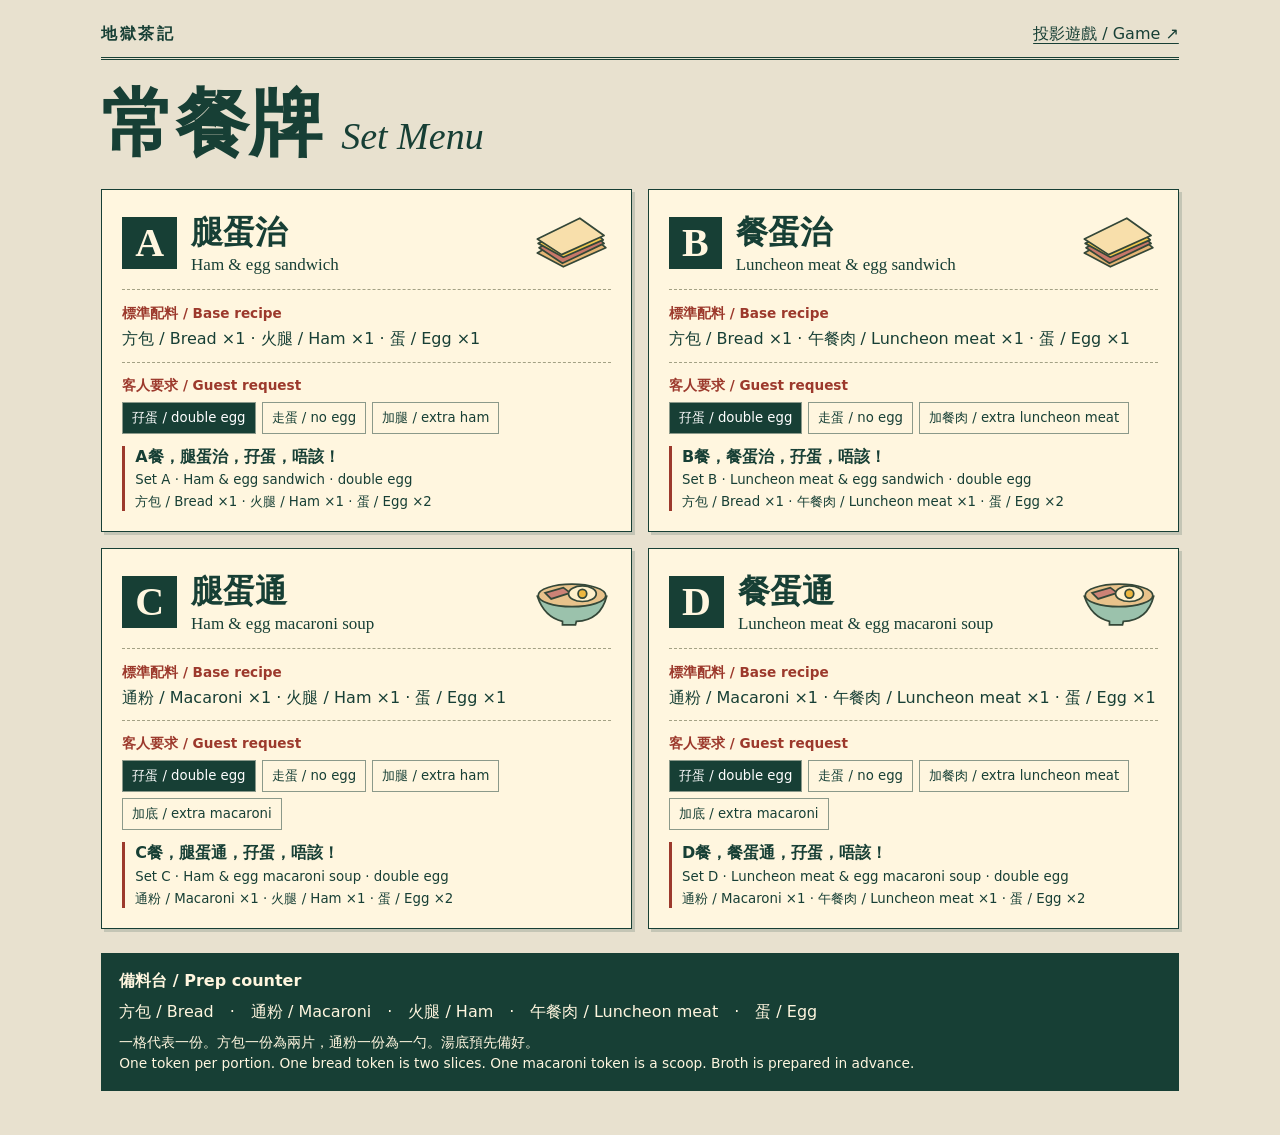
==== menu.html @ c6974827 "Integrate bilingual set meals: menu.html" ====
<!doctype html>
<html lang="zh-HK"><head><meta charset="utf-8"><meta name="viewport" content="width=device-width,initial-scale=1">
<title>地獄茶記 · 常餐牌 / Set Menu</title>
<style>
:root{--jade:#173f35;--paper:#fff6df;--red:#9c392c;color:var(--jade);font-family:"Microsoft JhengHei","PingFang HK",system-ui,sans-serif}*{box-sizing:border-box}body{margin:0;background:#e8e1cf}main{max-width:1180px;margin:auto;padding:24px clamp(16px,4vw,54px) 44px}.mast{display:flex;align-items:center;justify-content:space-between;border-bottom:3px double var(--jade);padding:0 0 12px}.brand{font-weight:900;letter-spacing:.16em}.mast a{color:var(--jade);text-underline-offset:4px}header{margin:24px 0;display:flex;align-items:baseline;gap:18px}h1{font:900 clamp(36px,6vw,74px)/1.1 Georgia,serif;margin:0}.en-title{font:italic clamp(20px,3vw,38px) Georgia,serif}.grid{display:grid;grid-template-columns:repeat(2,minmax(0,1fr));gap:16px}.card{background:var(--paper);border:1px solid var(--jade);padding:20px;box-shadow:3px 3px 0 #173f352b}.head{display:grid;grid-template-columns:auto 1fr 78px;gap:14px;align-items:center}.letter{font:800 40px/1 Georgia,serif;color:var(--paper);padding:6px 13px;background:var(--jade)}h2,h3,p{margin:0}.head h2{font-size:clamp(22px,3vw,32px)}.head p{font-family:Georgia,serif;font-size:17px}.dish{width:78px;height:65px}.recipe{margin:14px 0;padding:10px 0;border-block:1px dashed #a3a185;line-height:1.6}.label{font-size:.85rem;color:var(--red);font-weight:700}.options{display:flex;gap:6px;flex-wrap:wrap;margin-top:7px}button{cursor:pointer;background:transparent;border:1px solid #8b998a;color:var(--jade);padding:6px 9px;font:inherit;font-size:.83rem}button[aria-pressed=true]{background:var(--jade);color:white}.ticket{margin-top:12px;border-left:3px solid var(--red);padding-left:10px;line-height:1.4}.ticket small{display:block;margin-top:3px}.stock{margin-top:24px;padding:18px;background:var(--jade);color:var(--paper)}.stock h3{font-size:16px}.stock p{margin-top:8px;line-height:1.5}.fine{font-size:.86rem}.symbols{position:absolute;width:0;height:0;overflow:hidden}
@media(max-width:740px){.grid{grid-template-columns:1fr}.head{grid-template-columns:auto 1fr 60px}.dish{width:60px}.mast{font-size:14px}header{margin:18px 0}}
</style></head><body>
<svg class="symbols" xmlns="http://www.w3.org/2000/svg" aria-hidden="true"><defs>
<symbol id="sandwich" viewBox="0 0 90 62"><g stroke="#344738" stroke-width="2" stroke-linejoin="round"><path d="M5 43L56 14l28 23-49 22z" fill="#e5b574"/><path d="M7 37l49-27 26 22-48 23z" fill="#c87768"/><path d="M6 32L58 7l23 21-46 20z" fill="#f0c74c"/><path d="M5 27L54 3l28 20-49 22z" fill="#f8dfab"/></g></symbol>
<symbol id="bowl" viewBox="0 0 90 62"><g stroke="#344738" stroke-width="2"><path d="M5 25h80Q78 53 50 54l-1 4H34v-4Q13 49 5 25z" fill="#9bc2ac"/><ellipse cx="45" cy="24" rx="39" ry="13" fill="#e8c28b"/><path d="M14 21l21-6 8 6-22 7z" fill="#cc8276"/><ellipse cx="57" cy="22" rx="16" ry="9" fill="#fff0cb"/><circle cx="57" cy="22" r="5" fill="#eeb740"/></g></symbol>
</defs></svg>
<main><div class="mast"><span class="brand">地獄茶記</span><a href="index.html">投影遊戲 / Game ↗</a></div>
<header><h1>常餐牌</h1><span class="en-title" lang="en">Set Menu</span></header><section class="grid" aria-label="套餐 Set meals"></section>
<section class="stock"><h3>備料台 / Prep counter</h3><p id="inventory"></p><p class="fine">一格代表一份。方包一份為兩片，通粉一份為一勺。湯底預先備好。<br>One token per portion. One bread token is two slices. One macaroni token is a scoop. Broth is prepared in advance.</p></section></main>
<script src="menu-data.js"></script><script>
const {stock,sets,orders}=TeaMenu;
const portionList=recipe=>Object.entries(recipe).filter(([,qty])=>qty>0).map(([id,qty])=>stock[id].join(' / ')+' ×'+qty).join(' · ');
document.querySelector('#inventory').textContent=Object.values(stock).map(names=>names.join(' / ')).join('　·　');
for(const set of sets){
  const card=document.createElement('article');
  card.className='card';
  card.innerHTML='<div class="head"><b class="letter"></b><div><h2></h2><p lang="en"></p></div><svg class="dish" aria-hidden="true"><use href="#'+(set.base==='bread'?'sandwich':'bowl')+'"/></svg></div><div class="recipe"><span class="label">標準配料 / Base recipe</span><p></p></div><div class="label">客人要求 / Guest request</div><div class="options"></div><div class="ticket" aria-live="polite"><strong></strong><small lang="en"></small><small class="quantities"></small></div>';
  card.querySelector('.letter').textContent=set.code;card.querySelector('h2').textContent=set.zh;card.querySelector('.head p').textContent=set.en;
  card.querySelector('.recipe p').textContent=portionList({[set.base]:1,[set.filling]:1,egg:1});
  const options=card.querySelector('.options');
  for(const order of orders.filter(order=>order.setCode===set.code)){
    const button=document.createElement('button');
    button.textContent=order.requestZh+' / '+order.requestEn;
    button.onclick=()=>{
      for(const other of options.children)other.setAttribute('aria-pressed',String(other===button));
      card.querySelector('.ticket strong').textContent=order.text;
      card.querySelector('.ticket [lang=en]').textContent=order.english;
      card.querySelector('.quantities').textContent=portionList(order.ingredients);
    };
    button.setAttribute('aria-pressed','false');options.append(button);
  }
  options.firstChild.click();document.querySelector('.grid').append(card);
}
</script></body></html>
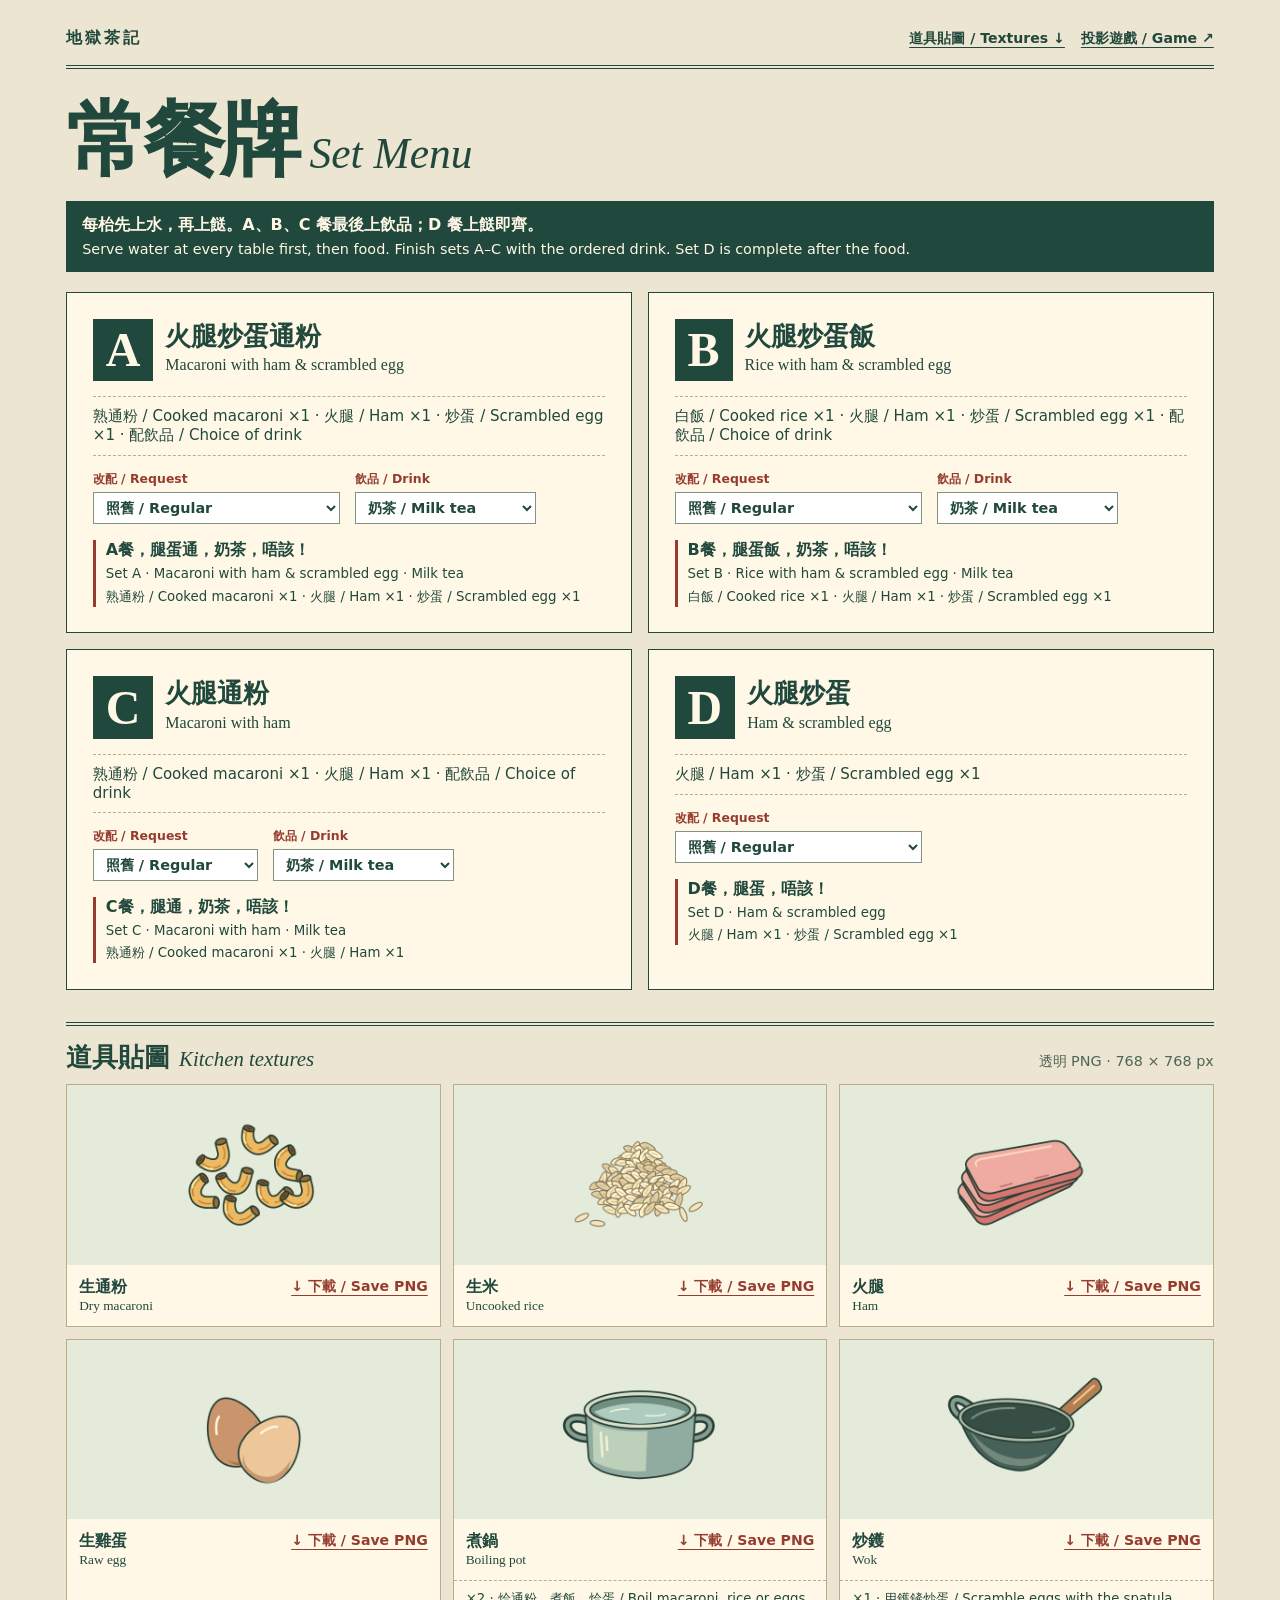
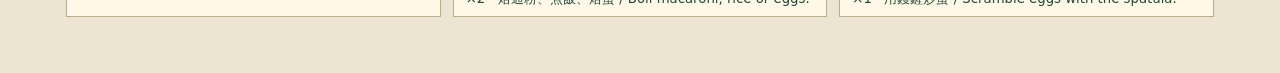
==== commit 9841188f: "Update four-table projection, bilingual orders and downloadable kitchen textures" ====
--- a/menu.html
+++ b/menu.html
@@ -1,40 +1,84 @@
 <!doctype html>
-<html lang="zh-HK"><head><meta charset="utf-8"><meta name="viewport" content="width=device-width,initial-scale=1">
+<html lang="zh-HK">
+<head>
+<meta charset="utf-8">
+<meta name="viewport" content="width=device-width,initial-scale=1">
 <title>地獄茶記 · 常餐牌 / Set Menu</title>
 <style>
-:root{--jade:#173f35;--paper:#fff6df;--red:#9c392c;color:var(--jade);font-family:"Microsoft JhengHei","PingFang HK",system-ui,sans-serif}*{box-sizing:border-box}body{margin:0;background:#e8e1cf}main{max-width:1180px;margin:auto;padding:24px clamp(16px,4vw,54px) 44px}.mast{display:flex;align-items:center;justify-content:space-between;border-bottom:3px double var(--jade);padding:0 0 12px}.brand{font-weight:900;letter-spacing:.16em}.mast a{color:var(--jade);text-underline-offset:4px}header{margin:24px 0;display:flex;align-items:baseline;gap:18px}h1{font:900 clamp(36px,6vw,74px)/1.1 Georgia,serif;margin:0}.en-title{font:italic clamp(20px,3vw,38px) Georgia,serif}.grid{display:grid;grid-template-columns:repeat(2,minmax(0,1fr));gap:16px}.card{background:var(--paper);border:1px solid var(--jade);padding:20px;box-shadow:3px 3px 0 #173f352b}.head{display:grid;grid-template-columns:auto 1fr 78px;gap:14px;align-items:center}.letter{font:800 40px/1 Georgia,serif;color:var(--paper);padding:6px 13px;background:var(--jade)}h2,h3,p{margin:0}.head h2{font-size:clamp(22px,3vw,32px)}.head p{font-family:Georgia,serif;font-size:17px}.dish{width:78px;height:65px}.recipe{margin:14px 0;padding:10px 0;border-block:1px dashed #a3a185;line-height:1.6}.label{font-size:.85rem;color:var(--red);font-weight:700}.options{display:flex;gap:6px;flex-wrap:wrap;margin-top:7px}button{cursor:pointer;background:transparent;border:1px solid #8b998a;color:var(--jade);padding:6px 9px;font:inherit;font-size:.83rem}button[aria-pressed=true]{background:var(--jade);color:white}.ticket{margin-top:12px;border-left:3px solid var(--red);padding-left:10px;line-height:1.4}.ticket small{display:block;margin-top:3px}.stock{margin-top:24px;padding:18px;background:var(--jade);color:var(--paper)}.stock h3{font-size:16px}.stock p{margin-top:8px;line-height:1.5}.fine{font-size:.86rem}.symbols{position:absolute;width:0;height:0;overflow:hidden}
-@media(max-width:740px){.grid{grid-template-columns:1fr}.head{grid-template-columns:auto 1fr 60px}.dish{width:60px}.mast{font-size:14px}header{margin:18px 0}}
-</style></head><body>
-<svg class="symbols" xmlns="http://www.w3.org/2000/svg" aria-hidden="true"><defs>
-<symbol id="sandwich" viewBox="0 0 90 62"><g stroke="#344738" stroke-width="2" stroke-linejoin="round"><path d="M5 43L56 14l28 23-49 22z" fill="#e5b574"/><path d="M7 37l49-27 26 22-48 23z" fill="#c87768"/><path d="M6 32L58 7l23 21-46 20z" fill="#f0c74c"/><path d="M5 27L54 3l28 20-49 22z" fill="#f8dfab"/></g></symbol>
-<symbol id="bowl" viewBox="0 0 90 62"><g stroke="#344738" stroke-width="2"><path d="M5 25h80Q78 53 50 54l-1 4H34v-4Q13 49 5 25z" fill="#9bc2ac"/><ellipse cx="45" cy="24" rx="39" ry="13" fill="#e8c28b"/><path d="M14 21l21-6 8 6-22 7z" fill="#cc8276"/><ellipse cx="57" cy="22" rx="16" ry="9" fill="#fff0cb"/><circle cx="57" cy="22" r="5" fill="#eeb740"/></g></symbol>
-</defs></svg>
-<main><div class="mast"><span class="brand">地獄茶記</span><a href="index.html">投影遊戲 / Game ↗</a></div>
-<header><h1>常餐牌</h1><span class="en-title" lang="en">Set Menu</span></header><section class="grid" aria-label="套餐 Set meals"></section>
-<section class="stock"><h3>備料台 / Prep counter</h3><p id="inventory"></p><p class="fine">一格代表一份。方包一份為兩片，通粉一份為一勺。湯底預先備好。<br>One token per portion. One bread token is two slices. One macaroni token is a scoop. Broth is prepared in advance.</p></section></main>
-<script src="menu-data.js"></script><script>
-const {stock,sets,orders}=TeaMenu;
-const portionList=recipe=>Object.entries(recipe).filter(([,qty])=>qty>0).map(([id,qty])=>stock[id].join(' / ')+' ×'+qty).join(' · ');
-document.querySelector('#inventory').textContent=Object.values(stock).map(names=>names.join(' / ')).join('　·　');
+:root{--ink:#21483c;--paper:#fff8e6;--red:#963c2f;--line:#baae8a;color:var(--ink);background:#ece5d1;font-family:"Microsoft JhengHei","PingFang HK",system-ui,sans-serif}
+*{box-sizing:border-box}body{margin:0}main{max-width:1250px;margin:auto;padding:20px clamp(16px,4vw,58px) 56px}
+nav,.title,.subhead,.card-head,.asset-foot{display:flex;align-items:center;justify-content:space-between;gap:12px}
+nav{padding:8px 0 16px;border-bottom:4px double var(--ink);flex-wrap:wrap}a{color:inherit;text-underline-offset:4px}nav strong{letter-spacing:.18em}nav div{display:flex;gap:16px;flex-wrap:wrap}nav a,.asset-foot a{font-size:.88rem;font-weight:650}
+h1,h2,h3,p{margin:0}.title{margin:30px 0 20px;align-items:baseline;justify-content:start;flex-wrap:wrap}h1{font-size:clamp(42px,6.4vw,84px);line-height:1;letter-spacing:-.06em}.en{font-family:Georgia,serif}.title .en{font-style:italic;font-size:clamp(24px,3.4vw,46px)}
+.service{padding:12px 16px;background:var(--ink);color:var(--paper);line-height:1.55;margin-bottom:20px}.service span,.caption{display:block;font-size:.9rem}
+.grid{display:grid;grid-template-columns:1fr 1fr;gap:16px}.card{background:var(--paper);border:1px solid var(--ink);padding:clamp(16px,2vw,27px)}.card-head{justify-content:start;align-items:center}.letter{background:var(--ink);color:var(--paper);padding:.08em .27em;font:700 48px/1.15 Georgia,serif}h2{font-size:clamp(21px,2vw,30px);line-height:1.2}.card-head .en{margin:.3em 0;font-size:1rem}.recipe{border-block:1px dashed var(--line);padding:10px 0;margin:15px 0;font-size:.94rem}
+.choose{display:flex;gap:8px 15px;flex-wrap:wrap}.choose label{font-size:.78rem;color:var(--red);font-weight:700}.choose select{display:block;margin-top:4px;background:white;color:var(--ink);font:inherit;font-size:.9rem;padding:6px 8px;border:1px solid #829386;max-width:100%}
+.ticket{margin:16px 0 0;border-left:3px solid var(--red);padding-left:10px}.ticket small{display:block;line-height:1.4;margin-top:4px}
+.subhead{border-top:4px double var(--ink);margin:32px 0 12px;padding-top:16px;align-items:baseline;flex-wrap:wrap}.subhead h2 span{font:italic 1.3rem Georgia,serif}.caption{color:#4f6557}
+.gallery{display:grid;grid-template-columns:repeat(3,minmax(0,1fr));gap:12px}.asset{margin:0;border:1px solid var(--line);background:var(--paper)}.asset img{display:block;width:100%;height:clamp(120px,14vw,180px);object-fit:contain;background:#e5ebda}.asset-foot{padding:12px;align-items:start;flex-wrap:wrap}.asset-foot small{display:block;font-family:Georgia,serif}.asset-foot a{color:var(--red)}.note{border-top:1px dashed var(--line);padding:8px 12px;font-size:.83rem;line-height:1.45}
+@media(max-width:740px){.grid{grid-template-columns:1fr}.gallery{grid-template-columns:repeat(2,minmax(0,1fr))}nav div{gap:10px}.subhead{gap:6px}}@media(max-width:400px){.asset-foot{display:grid}}
+</style>
+</head>
+<body><main>
+<nav><strong>地獄茶記</strong><div><a href="#textures">道具貼圖 / Textures ↓</a><a href="index.html">投影遊戲 / Game ↗</a></div></nav>
+<header class="title"><h1>常餐牌</h1><span class="en" lang="en">Set Menu</span></header>
+<p class="service"><strong>每枱先上水，再上餸。A、B、C 餐最後上飲品；D 餐上餸即齊。</strong><span lang="en">Serve water at every table first, then food. Finish sets A–C with the ordered drink. Set D is complete after the food.</span></p>
+<section class="grid" aria-label="套餐 / Set meals"></section>
+<section id="textures"><header class="subhead"><h2>道具貼圖 <span lang="en">Kitchen textures</span></h2><p class="caption">透明 PNG · 768 × 768 px</p></header><div class="gallery"></div></section>
+</main>
+<template id="set-card"><article class="card"><header class="card-head"><b class="letter"></b><div><h2></h2><p class="en" lang="en"></p></div></header>
+<p class="recipe"></p><div class="choose"><label>改配 / Request<select class="modifier"></select></label><label>飲品 / Drink<select class="drink"></select></label></div>
+<div class="ticket" aria-live="polite"><strong></strong><small lang="en"></small><small class="quantities"></small></div></article></template>
+<script src="menu-data.js"></script>
+<script>
+const {stock,sets,drinks,orders,modifiers,options}=TeaMenu;
+const drinkLabels={milkTea:'奶茶',coffee:'咖啡',lemonTea:'檸檬茶',water:'清水'};
+function portions(order){
+  const items=[];
+  if(order.ingredients.macaroni) items.push('熟通粉 / Cooked macaroni ×1');
+  if(order.ingredients.rice) items.push('白飯 / Cooked rice ×1');
+  items.push('火腿 / Ham ×'+order.ingredients.ham);
+  if(order.eggStyle) items.push(order.eggStyle==='boiled'?'烚蛋 / Boiled egg ×1':'炒蛋 / Scrambled egg ×1');
+  return items.join(' · ');
+}
 for(const set of sets){
-  const card=document.createElement('article');
-  card.className='card';
-  card.innerHTML='<div class="head"><b class="letter"></b><div><h2></h2><p lang="en"></p></div><svg class="dish" aria-hidden="true"><use href="#'+(set.base==='bread'?'sandwich':'bowl')+'"/></svg></div><div class="recipe"><span class="label">標準配料 / Base recipe</span><p></p></div><div class="label">客人要求 / Guest request</div><div class="options"></div><div class="ticket" aria-live="polite"><strong></strong><small lang="en"></small><small class="quantities"></small></div>';
-  card.querySelector('.letter').textContent=set.code;card.querySelector('h2').textContent=set.zh;card.querySelector('.head p').textContent=set.en;
-  card.querySelector('.recipe p').textContent=portionList({[set.base]:1,[set.filling]:1,egg:1});
-  const options=card.querySelector('.options');
-  for(const order of orders.filter(order=>order.setCode===set.code)){
-    const button=document.createElement('button');
-    button.textContent=order.requestZh+' / '+order.requestEn;
-    button.onclick=()=>{
-      for(const other of options.children)other.setAttribute('aria-pressed',String(other===button));
-      card.querySelector('.ticket strong').textContent=order.text;
-      card.querySelector('.ticket [lang=en]').textContent=order.english;
-      card.querySelector('.quantities').textContent=portionList(order.ingredients);
-    };
-    button.setAttribute('aria-pressed','false');options.append(button);
+  const card=document.querySelector('#set-card').content.firstElementChild.cloneNode(true);
+  card.querySelector('.letter').textContent=set.code;
+  card.querySelector('h2').textContent=set.zh;
+  card.querySelector('.en').textContent=set.en;
+  const variants=orders.filter(o=>o.setCode===set.code);
+  card.querySelector('.recipe').textContent=portions(variants[0])+(set.drink?' · 配飲品 / Choice of drink':'');
+  const modifier=card.querySelector('.modifier'),drink=card.querySelector('.drink');
+  for(const id of options(set)) modifier.add(new Option(modifiers[id].join(' / '),id));
+  if(set.drink){
+    for(const [id,names] of Object.entries(drinks)) drink.add(new Option(drinkLabels[id]+' / '+names[1],id));
+  }else{drink.parentElement.remove()}
+  function update(){
+    const order=variants.find(o=>o.modifier===modifier.value && o.drink===(set.drink?drink.value:null));
+    card.querySelector('.ticket strong').textContent=order.text;
+    card.querySelector('.ticket [lang=en]').textContent=order.english;
+    card.querySelector('.quantities').textContent=portions(order);
   }
-  options.firstChild.click();document.querySelector('.grid').append(card);
+  modifier.onchange=drink.onchange=update;
+  update();
+  document.querySelector('.grid').append(card);
+}
+const textures=[
+  ...Object.entries(stock).map(([key,names])=>({key,names})),
+  {key:'pot',names:['煮鍋','Boiling pot'],note:'×2 · 烚通粉、煮飯、烚蛋 / Boil macaroni, rice or eggs.'},
+  {key:'wok',names:['炒鑊','Wok'],note:'×1 · 用鑊鏟炒蛋 / Scramble eggs with the spatula.'}
+];
+for(const {key,names,note} of textures){
+  const fig=document.createElement('figure');
+  fig.className='asset';
+  const url='assets/'+key+'.png';
+  fig.innerHTML='<img width="768" height="768"><figcaption class="asset-foot"><div><b></b><small lang="en"></small></div><a>↓ 下載 / Save PNG</a></figcaption>';
+  const img=fig.querySelector('img'),link=fig.querySelector('a');
+  img.src=url;img.alt=names.join(' / ');
+  fig.querySelector('b').textContent=names[0];fig.querySelector('small').textContent=names[1];
+  link.href=url;link.download=key+'.png';link.setAttribute('aria-label',names.join(' / ')+' — 下載 / Save PNG');
+  if(note){const p=document.createElement('p');p.className='note';p.textContent=note;fig.append(p)}
+  document.querySelector('.gallery').append(fig);
 }
 </script></body></html>
-
+
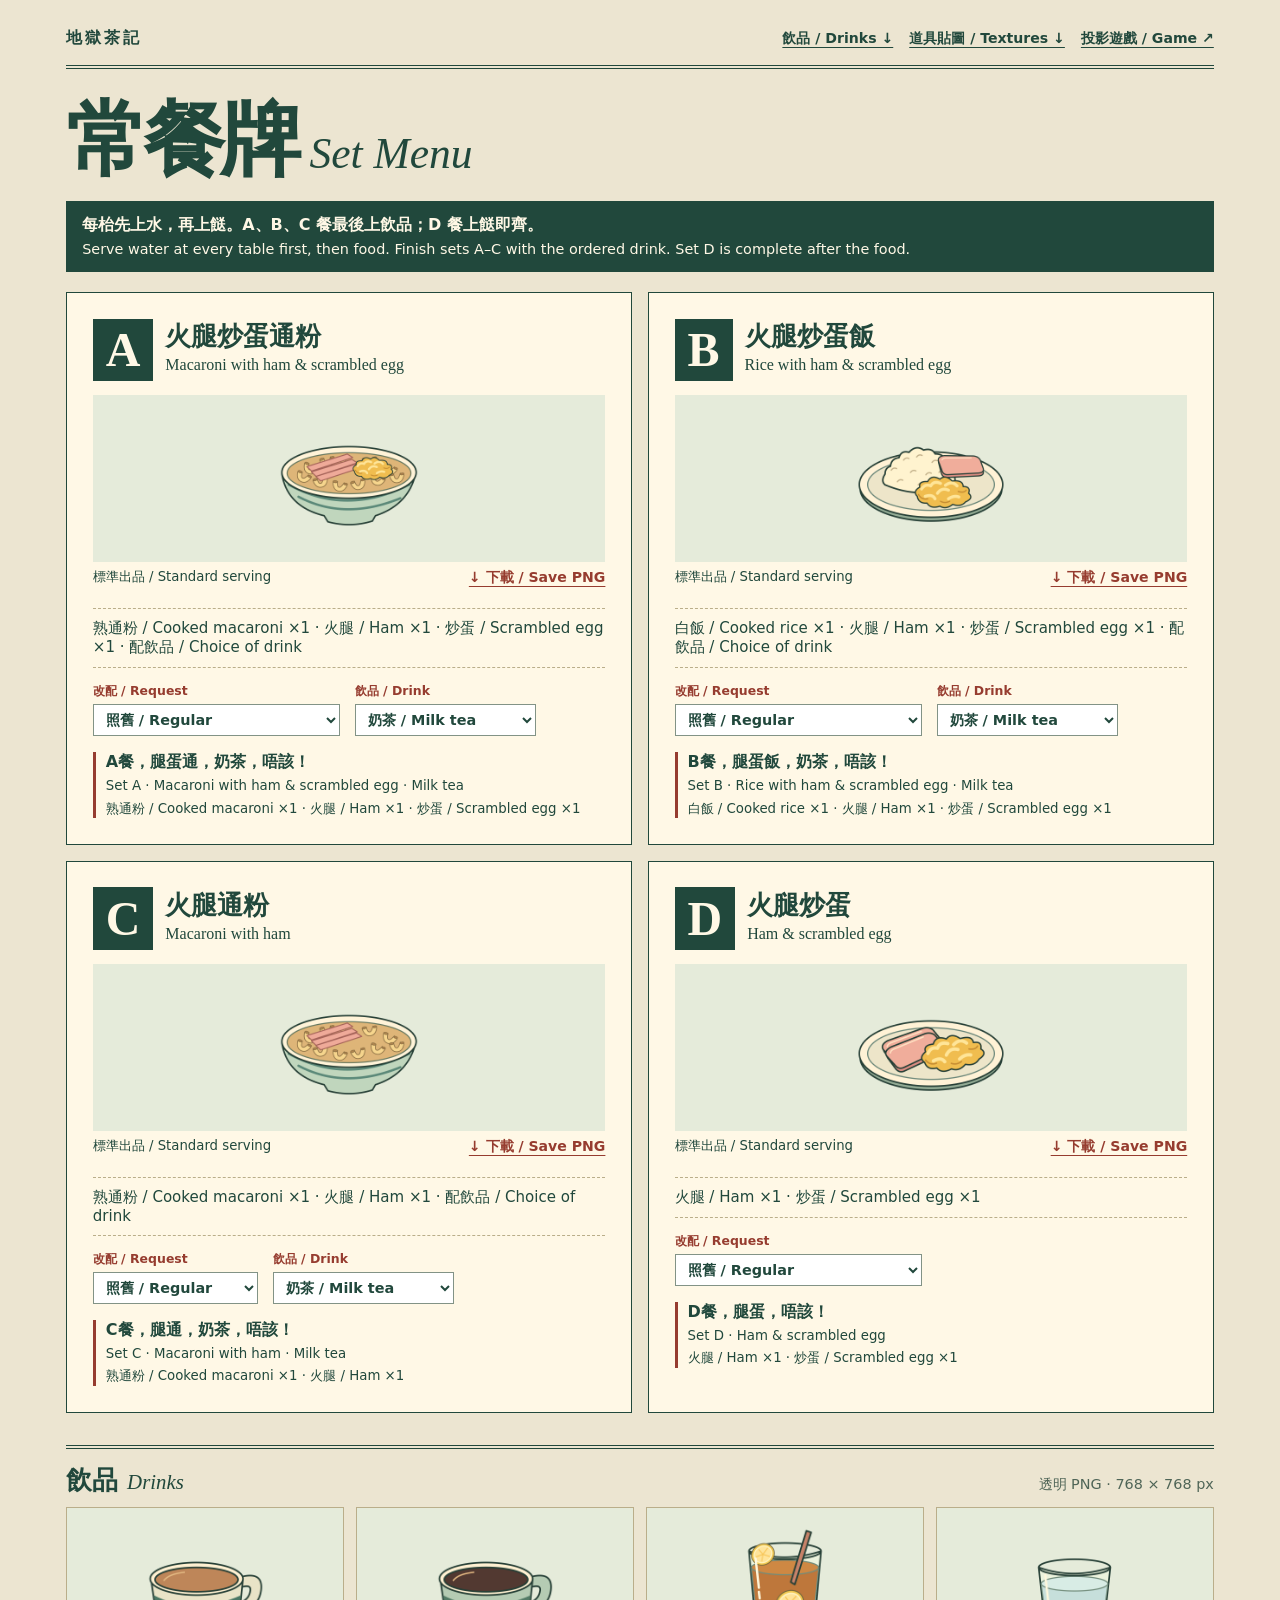
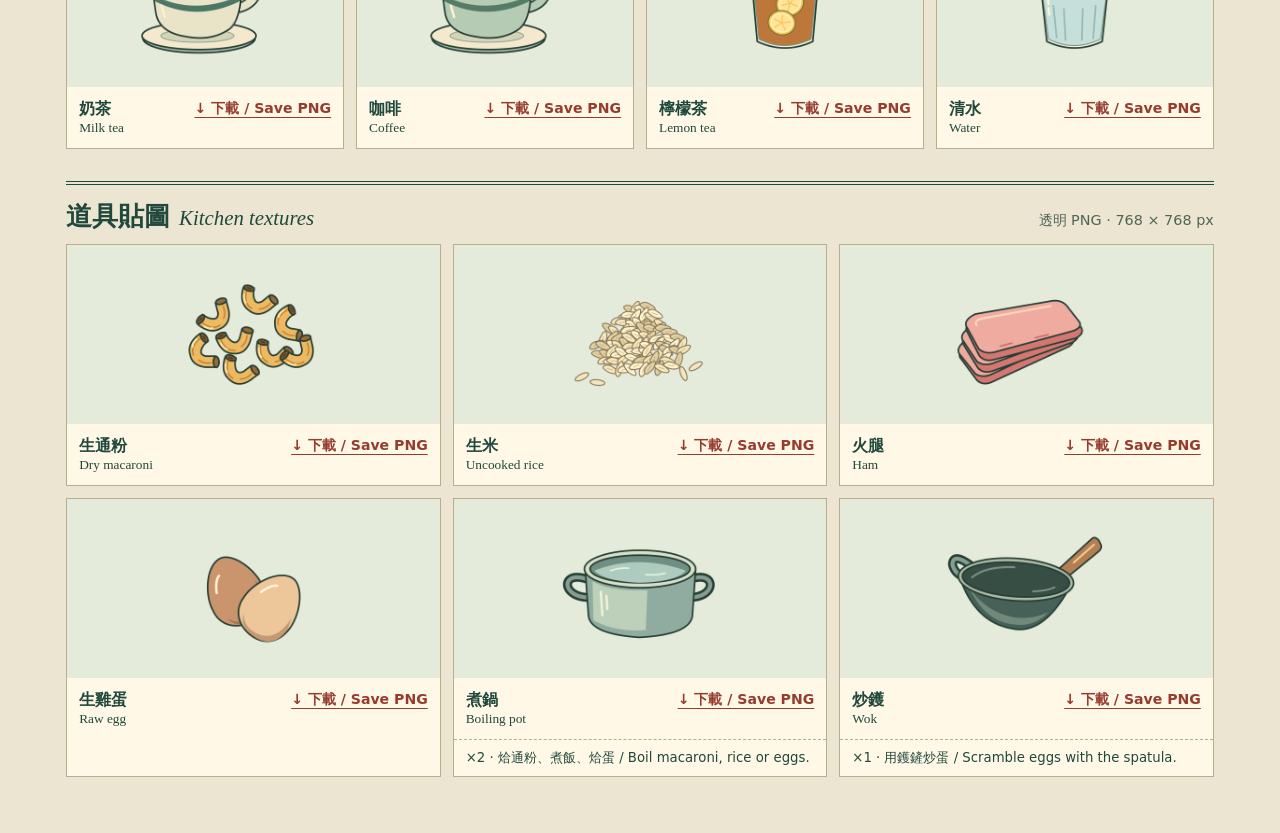
==== commit f3913718: "Illustrate all four finished sets and drinks with downloadable transparent PNGs" ====
--- a/menu.html
+++ b/menu.html
@@ -17,13 +17,16 @@
 .subhead{border-top:4px double var(--ink);margin:32px 0 12px;padding-top:16px;align-items:baseline;flex-wrap:wrap}.subhead h2 span{font:italic 1.3rem Georgia,serif}.caption{color:#4f6557}
 .gallery{display:grid;grid-template-columns:repeat(3,minmax(0,1fr));gap:12px}.asset{margin:0;border:1px solid var(--line);background:var(--paper)}.asset img{display:block;width:100%;height:clamp(120px,14vw,180px);object-fit:contain;background:#e5ebda}.asset-foot{padding:12px;align-items:start;flex-wrap:wrap}.asset-foot small{display:block;font-family:Georgia,serif}.asset-foot a{color:var(--red)}.note{border-top:1px dashed var(--line);padding:8px 12px;font-size:.83rem;line-height:1.45}
 @media(max-width:740px){.grid{grid-template-columns:1fr}.gallery{grid-template-columns:repeat(2,minmax(0,1fr))}nav div{gap:10px}.subhead{gap:6px}}@media(max-width:400px){.asset-foot{display:grid}}
+.meal-art{margin:14px 0 0;border:0}.meal-art img{height:clamp(130px,13vw,175px)}.meal-art .asset-foot{align-items:center;padding:6px 0}.meal-art .asset-foot small{display:inline;font:inherit}.meal-art .asset-foot b{font-weight:500}.meal-art .asset-foot small:before{content:" / "}.meal-art .asset-foot{font-size:.83rem}
+@media(min-width:741px){#drinks .gallery{grid-template-columns:repeat(4,minmax(0,1fr))}}
 </style>
 </head>
 <body><main>
-<nav><strong>地獄茶記</strong><div><a href="#textures">道具貼圖 / Textures ↓</a><a href="index.html">投影遊戲 / Game ↗</a></div></nav>
+<nav><strong>地獄茶記</strong><div><a href="#drinks">飲品 / Drinks ↓</a><a href="#textures">道具貼圖 / Textures ↓</a><a href="index.html">投影遊戲 / Game ↗</a></div></nav>
 <header class="title"><h1>常餐牌</h1><span class="en" lang="en">Set Menu</span></header>
 <p class="service"><strong>每枱先上水，再上餸。A、B、C 餐最後上飲品；D 餐上餸即齊。</strong><span lang="en">Serve water at every table first, then food. Finish sets A–C with the ordered drink. Set D is complete after the food.</span></p>
 <section class="grid" aria-label="套餐 / Set meals"></section>
+<section id="drinks"><header class="subhead"><h2>飲品 <span lang="en">Drinks</span></h2><p class="caption">透明 PNG · 768 × 768 px</p></header><div class="gallery"></div></section>
 <section id="textures"><header class="subhead"><h2>道具貼圖 <span lang="en">Kitchen textures</span></h2><p class="caption">透明 PNG · 768 × 768 px</p></header><div class="gallery"></div></section>
 </main>
 <template id="set-card"><article class="card"><header class="card-head"><b class="letter"></b><div><h2></h2><p class="en" lang="en"></p></div></header>
@@ -46,6 +49,9 @@
   card.querySelector('.letter').textContent=set.code;
   card.querySelector('h2').textContent=set.zh;
   card.querySelector('.en').textContent=set.en;
+  const mealArt=textureFigure('set-'+set.code.toLowerCase(),[set.zh,set.en],['標準出品','Standard serving']);
+  mealArt.classList.add('meal-art');
+  card.querySelector('.card-head').after(mealArt);
   const variants=orders.filter(o=>o.setCode===set.code);
   card.querySelector('.recipe').textContent=portions(variants[0])+(set.drink?' · 配飲品 / Choice of drink':'');
   const modifier=card.querySelector('.modifier'),drink=card.querySelector('.drink');
@@ -68,17 +74,24 @@
   {key:'pot',names:['煮鍋','Boiling pot'],note:'×2 · 烚通粉、煮飯、烚蛋 / Boil macaroni, rice or eggs.'},
   {key:'wok',names:['炒鑊','Wok'],note:'×1 · 用鑊鏟炒蛋 / Scramble eggs with the spatula.'}
 ];
-for(const {key,names,note} of textures){
+function textureFigure(key,names,caption=names){
   const fig=document.createElement('figure');
   fig.className='asset';
   const url='assets/'+key+'.png';
   fig.innerHTML='<img width="768" height="768"><figcaption class="asset-foot"><div><b></b><small lang="en"></small></div><a>↓ 下載 / Save PNG</a></figcaption>';
   const img=fig.querySelector('img'),link=fig.querySelector('a');
   img.src=url;img.alt=names.join(' / ');
-  fig.querySelector('b').textContent=names[0];fig.querySelector('small').textContent=names[1];
+  fig.querySelector('b').textContent=caption[0];fig.querySelector('small').textContent=caption[1];
   link.href=url;link.download=key+'.png';link.setAttribute('aria-label',names.join(' / ')+' — 下載 / Save PNG');
+  return fig;
+}
+for(const [key,names] of Object.entries(drinks)){
+  document.querySelector('#drinks .gallery').append(textureFigure(key,[drinkLabels[key],names[1]]));
+}
+for(const {key,names,note} of textures){
+  const fig=textureFigure(key,names);
   if(note){const p=document.createElement('p');p.className='note';p.textContent=note;fig.append(p)}
-  document.querySelector('.gallery').append(fig);
+  document.querySelector('#textures .gallery').append(fig);
 }
 </script></body></html>
 
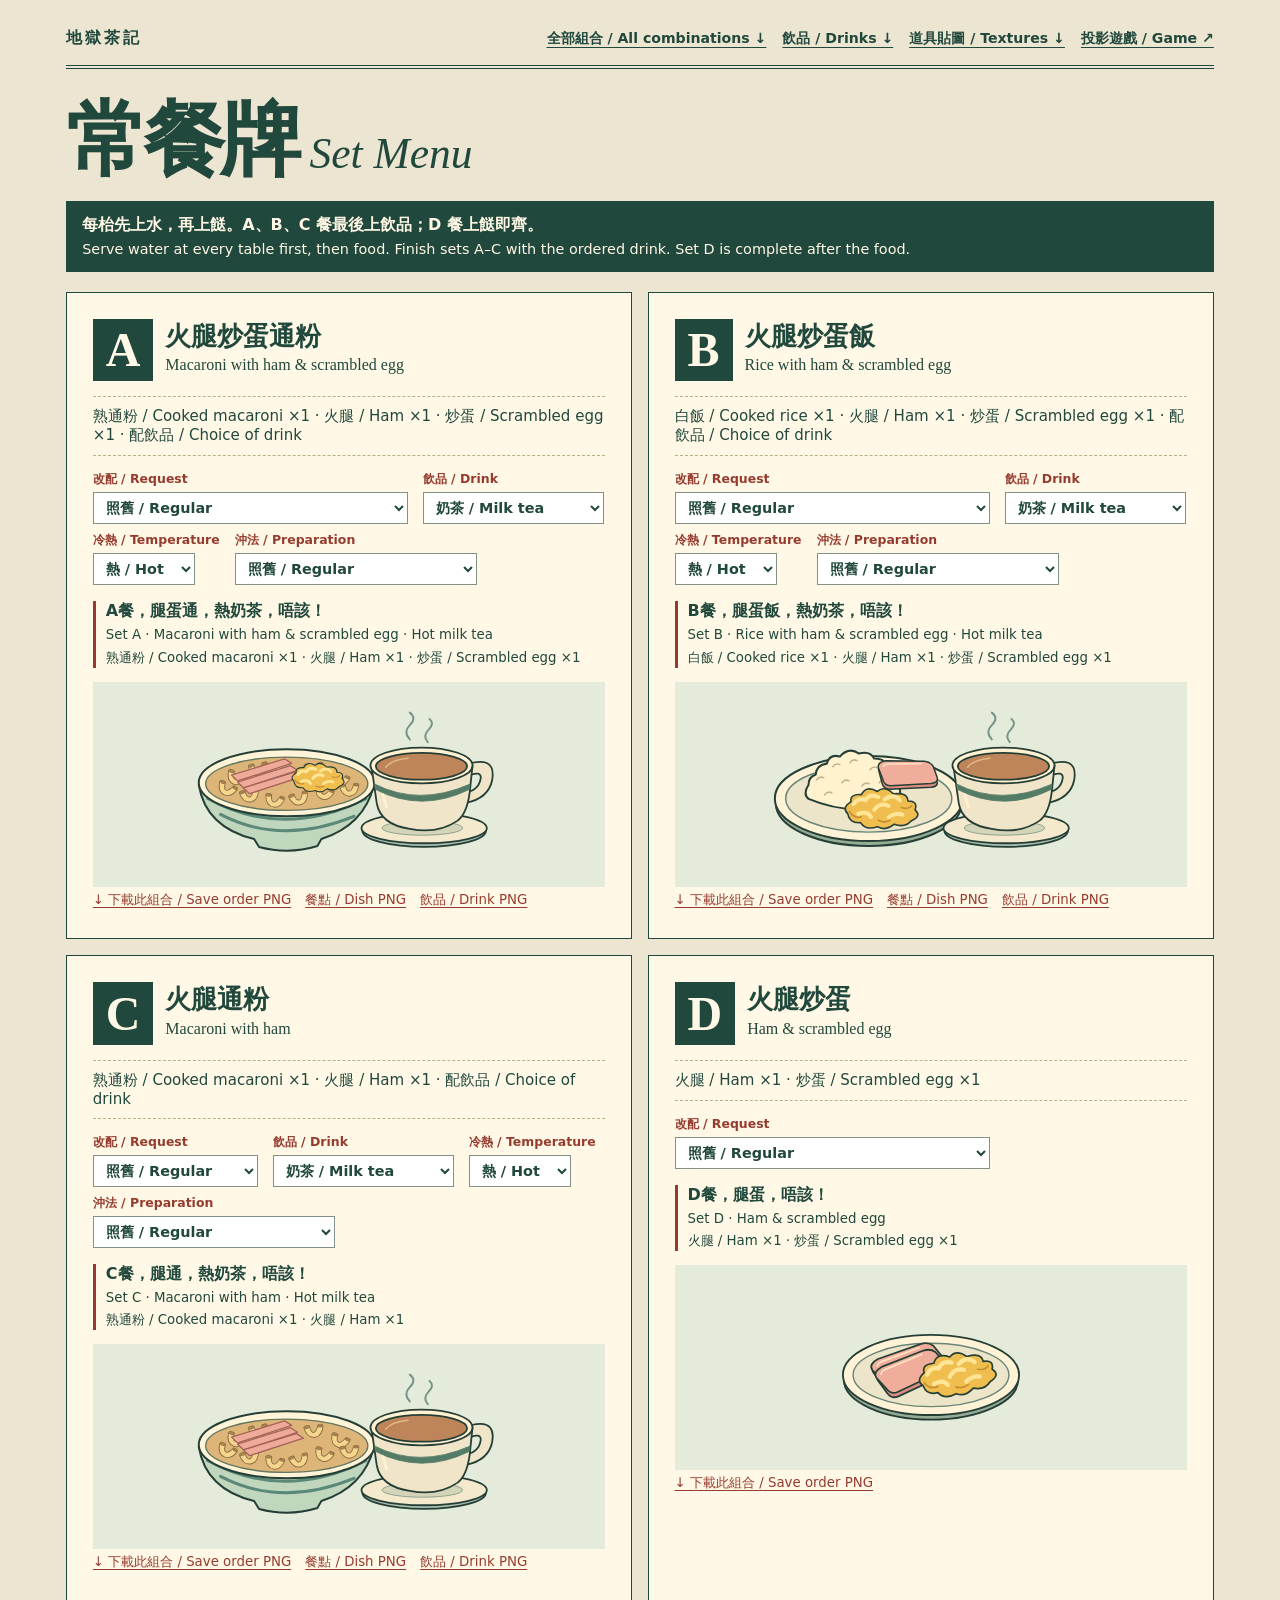
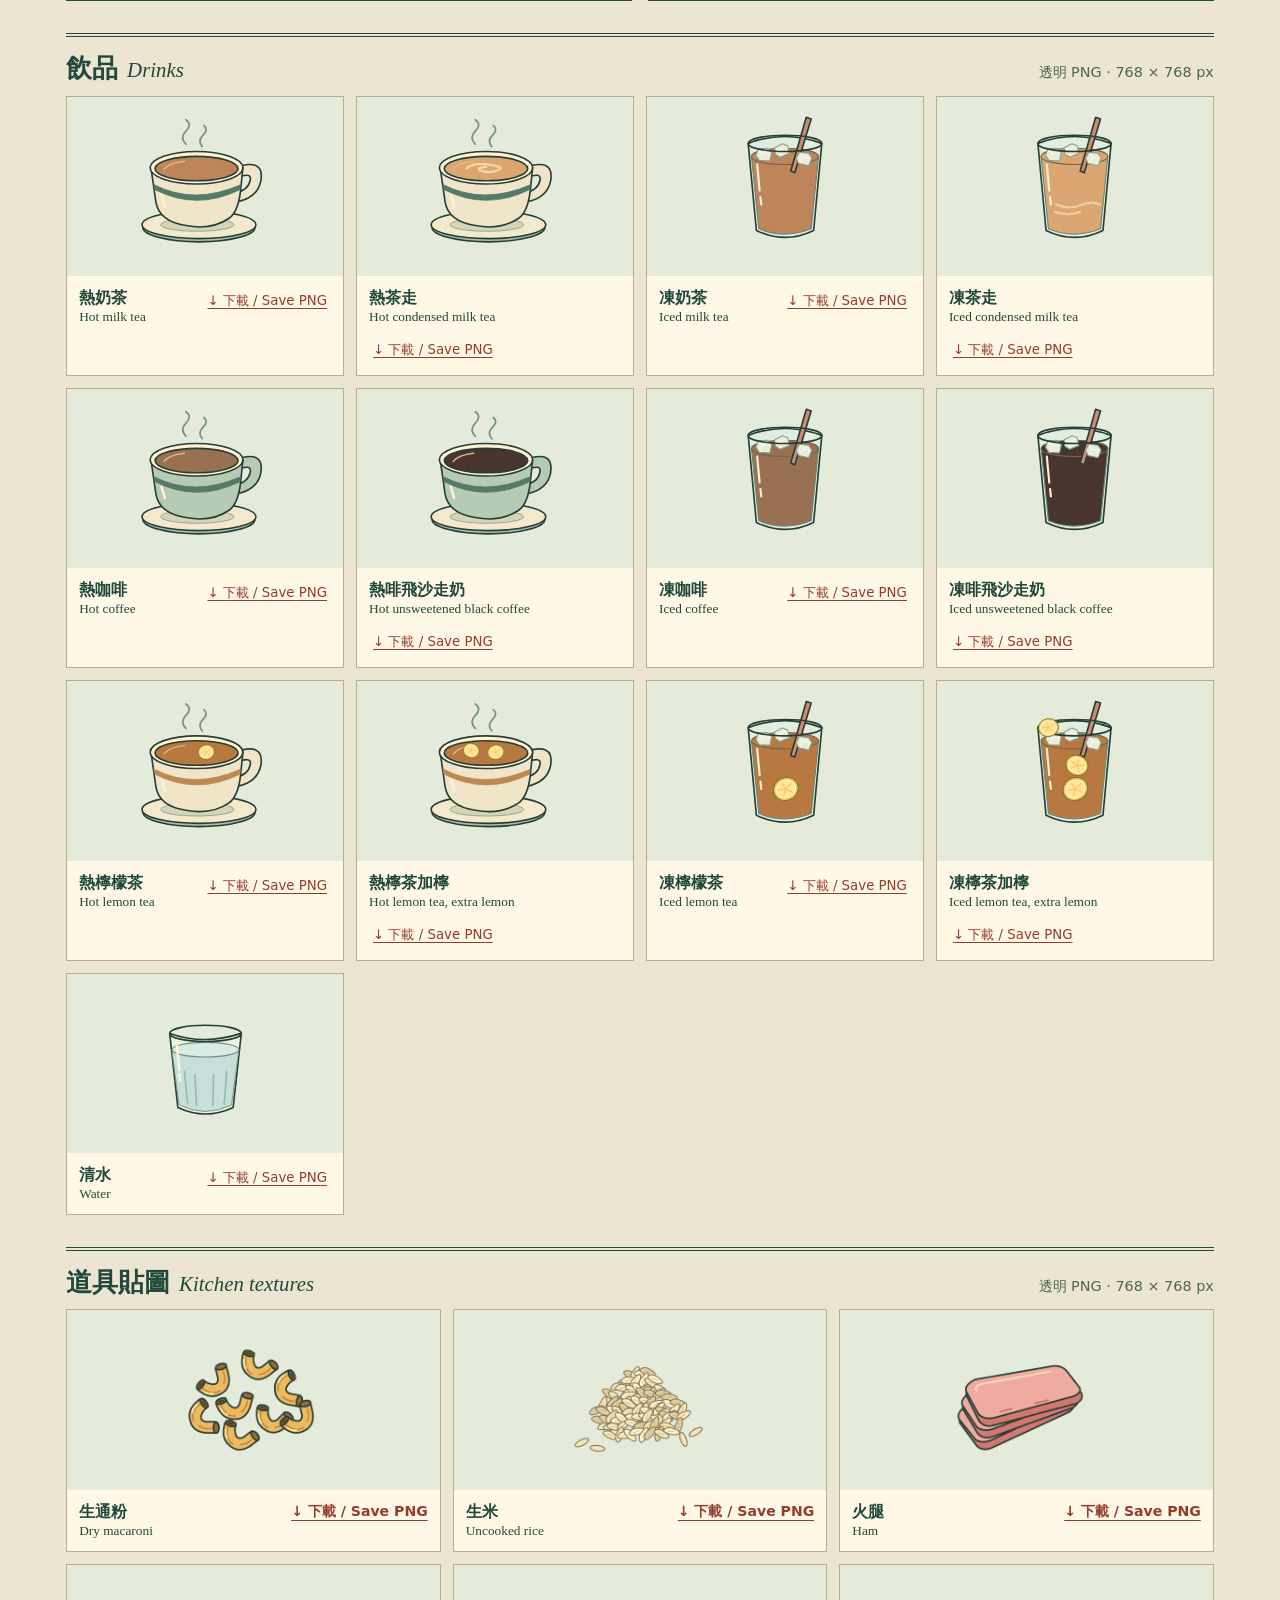
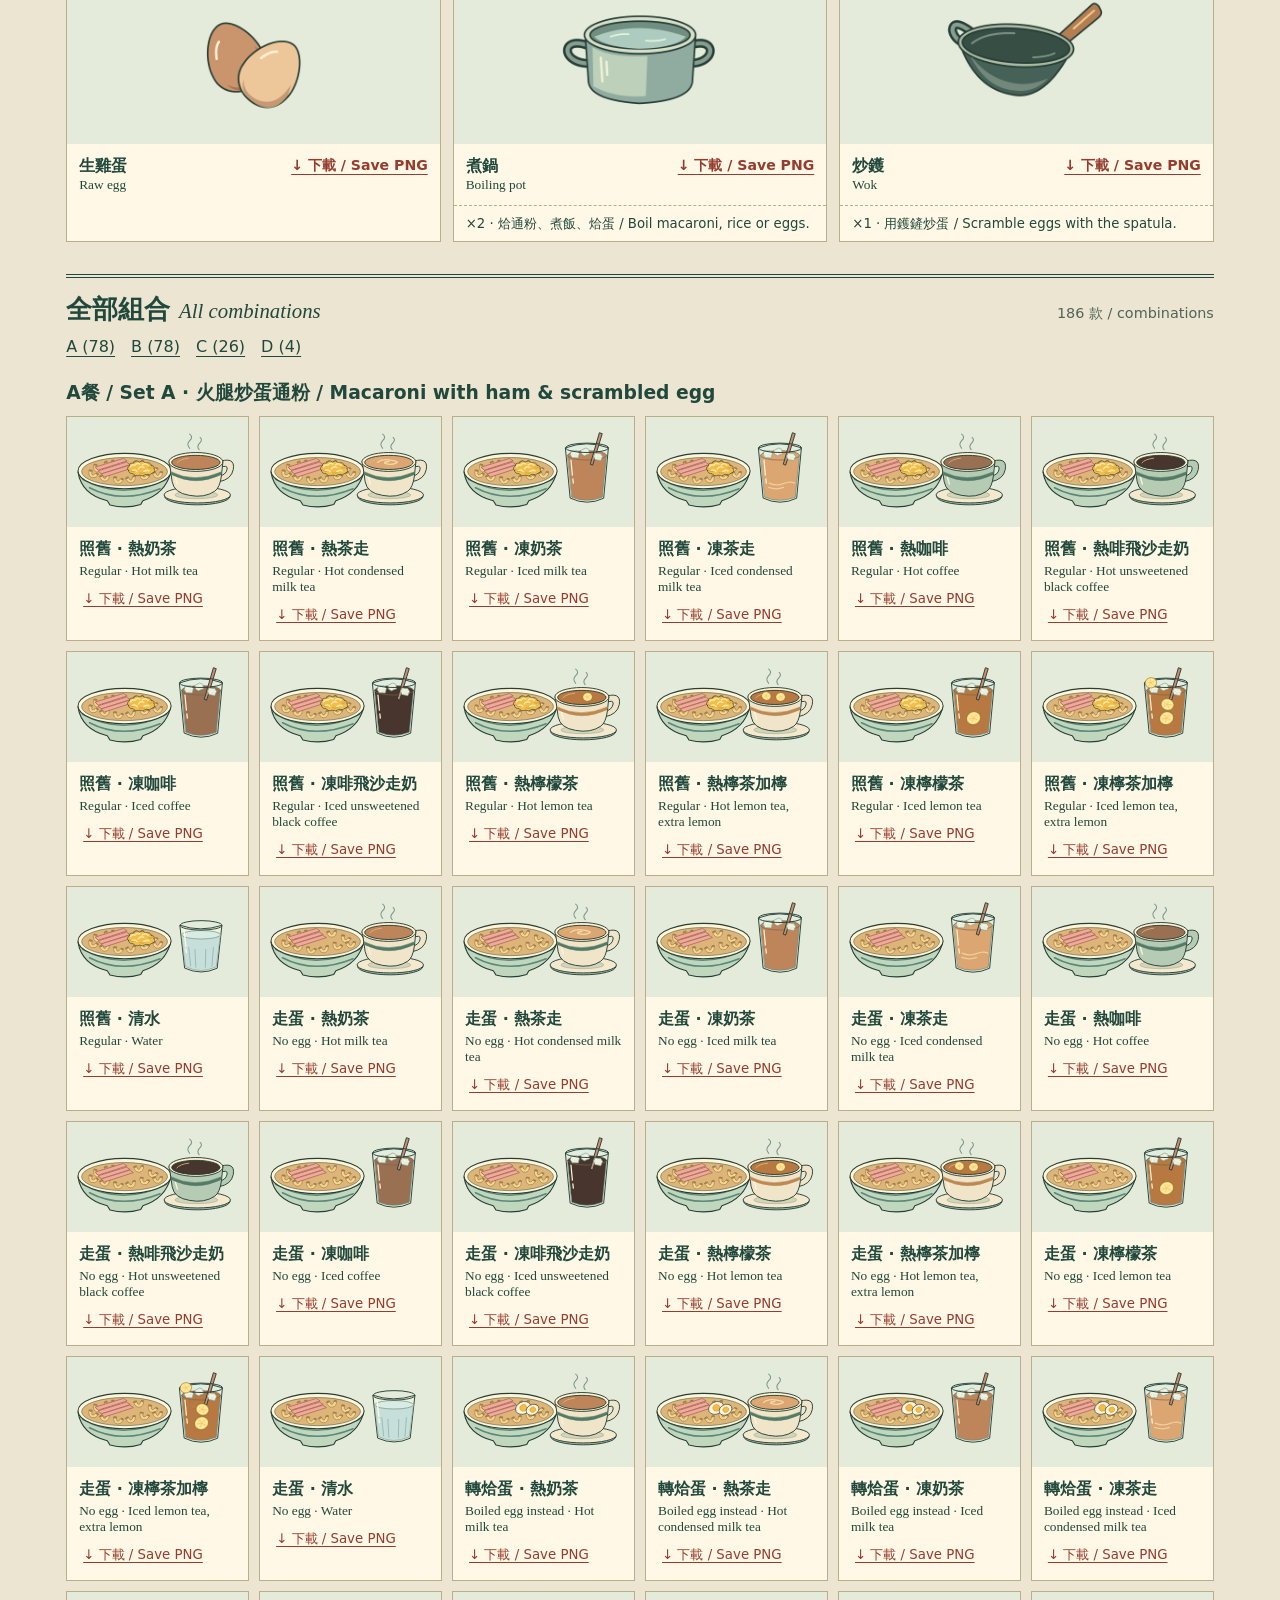
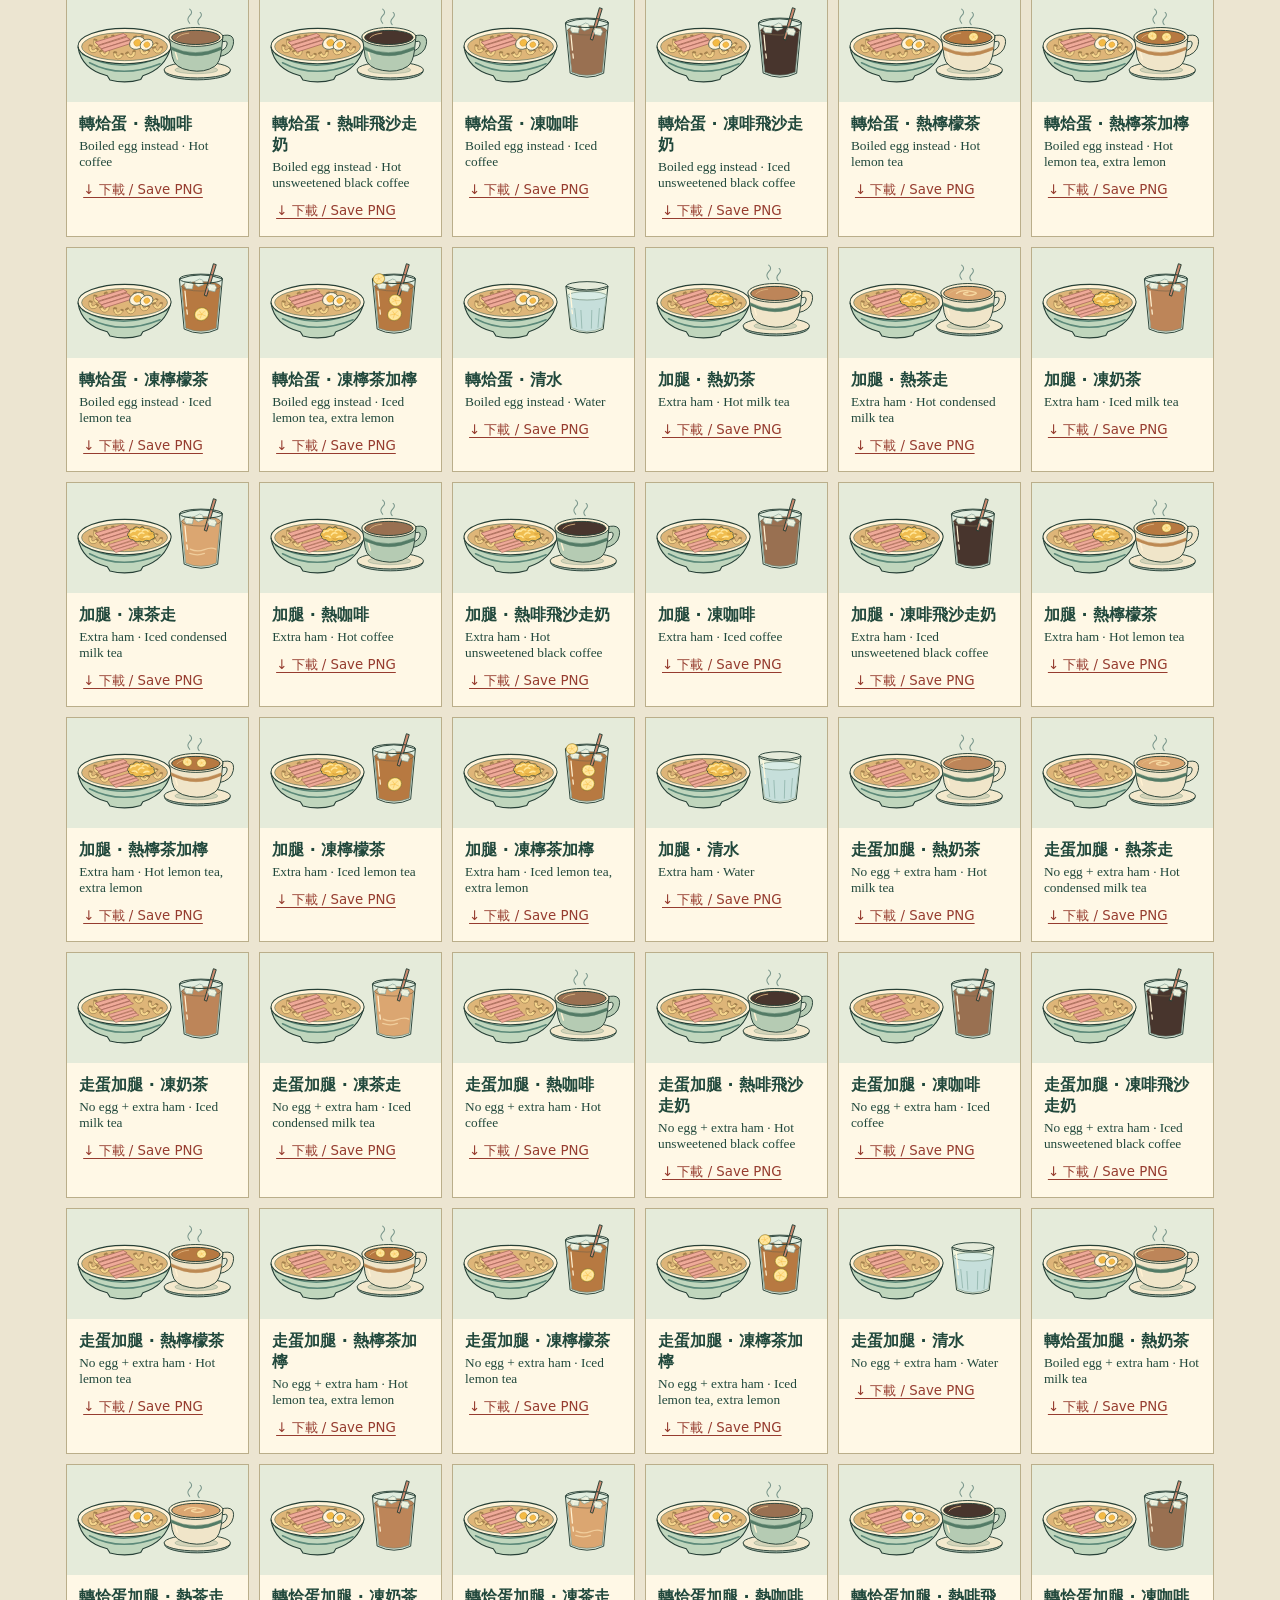
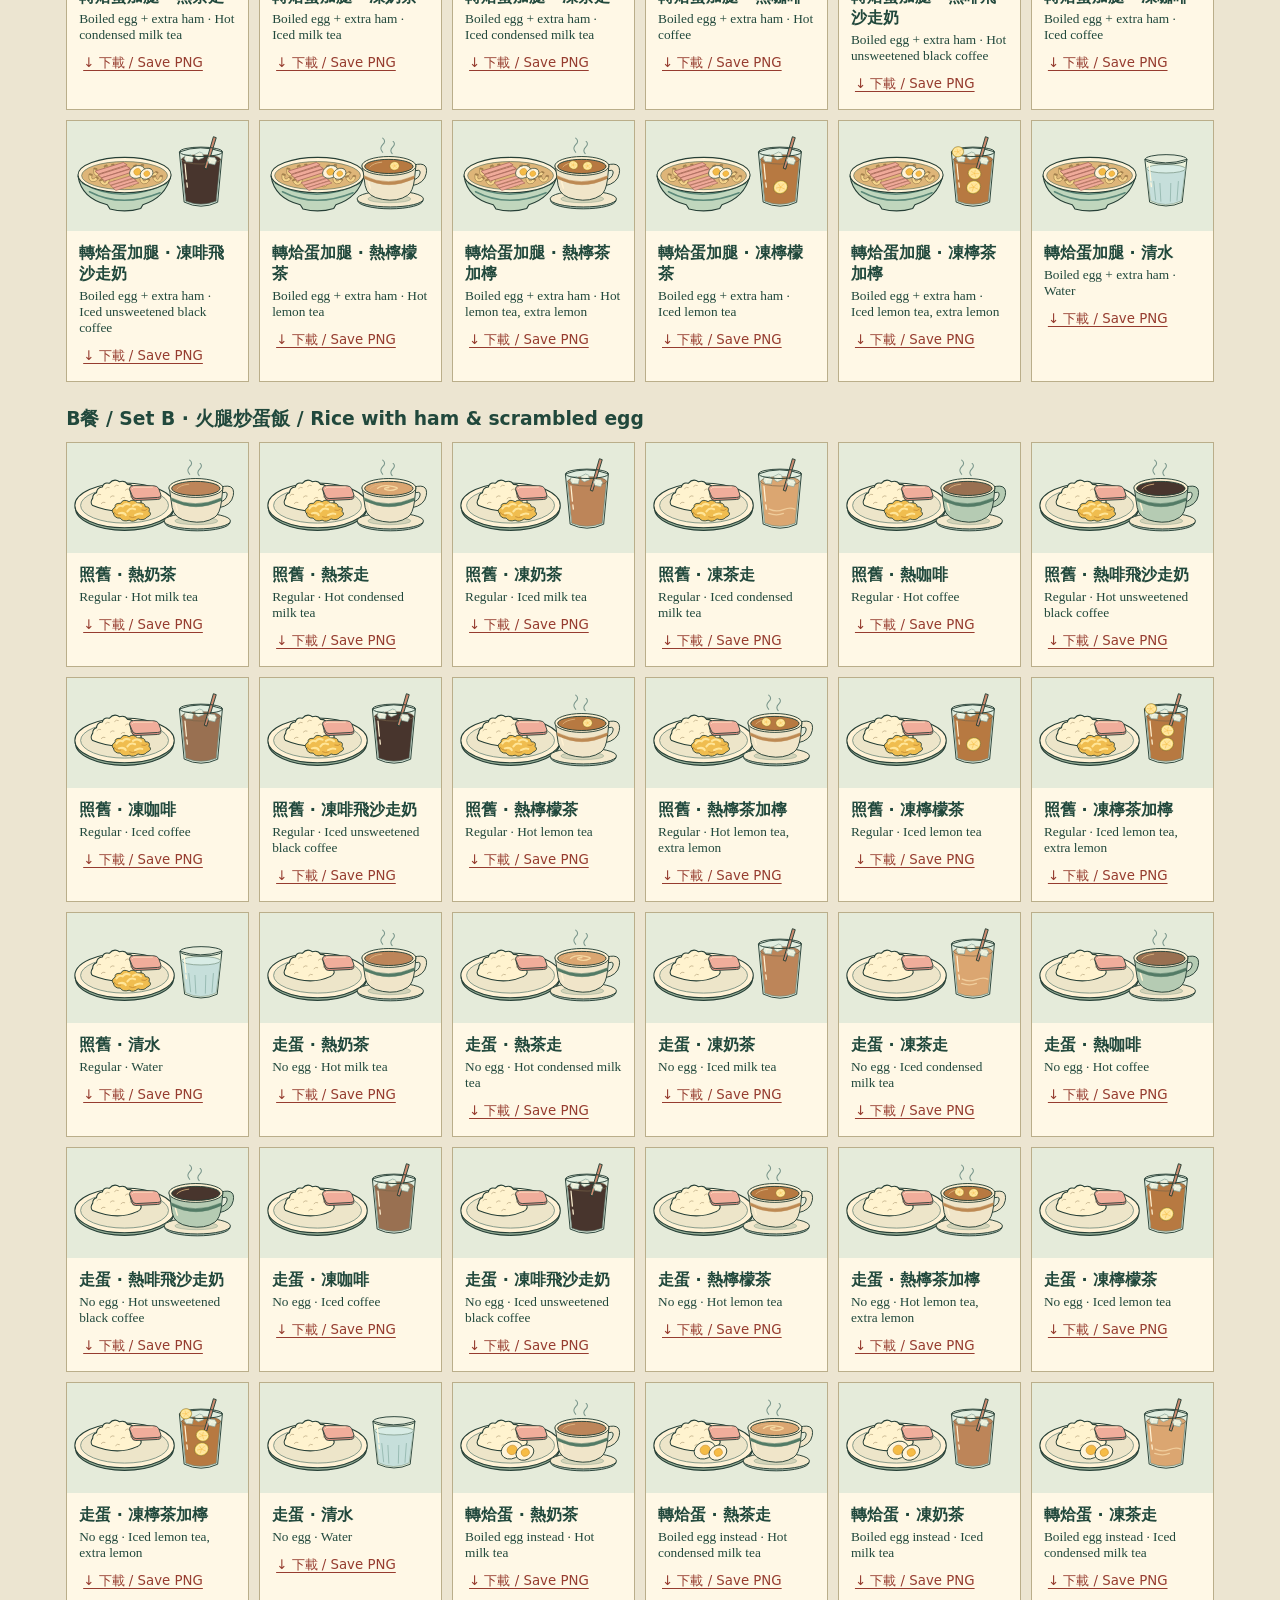
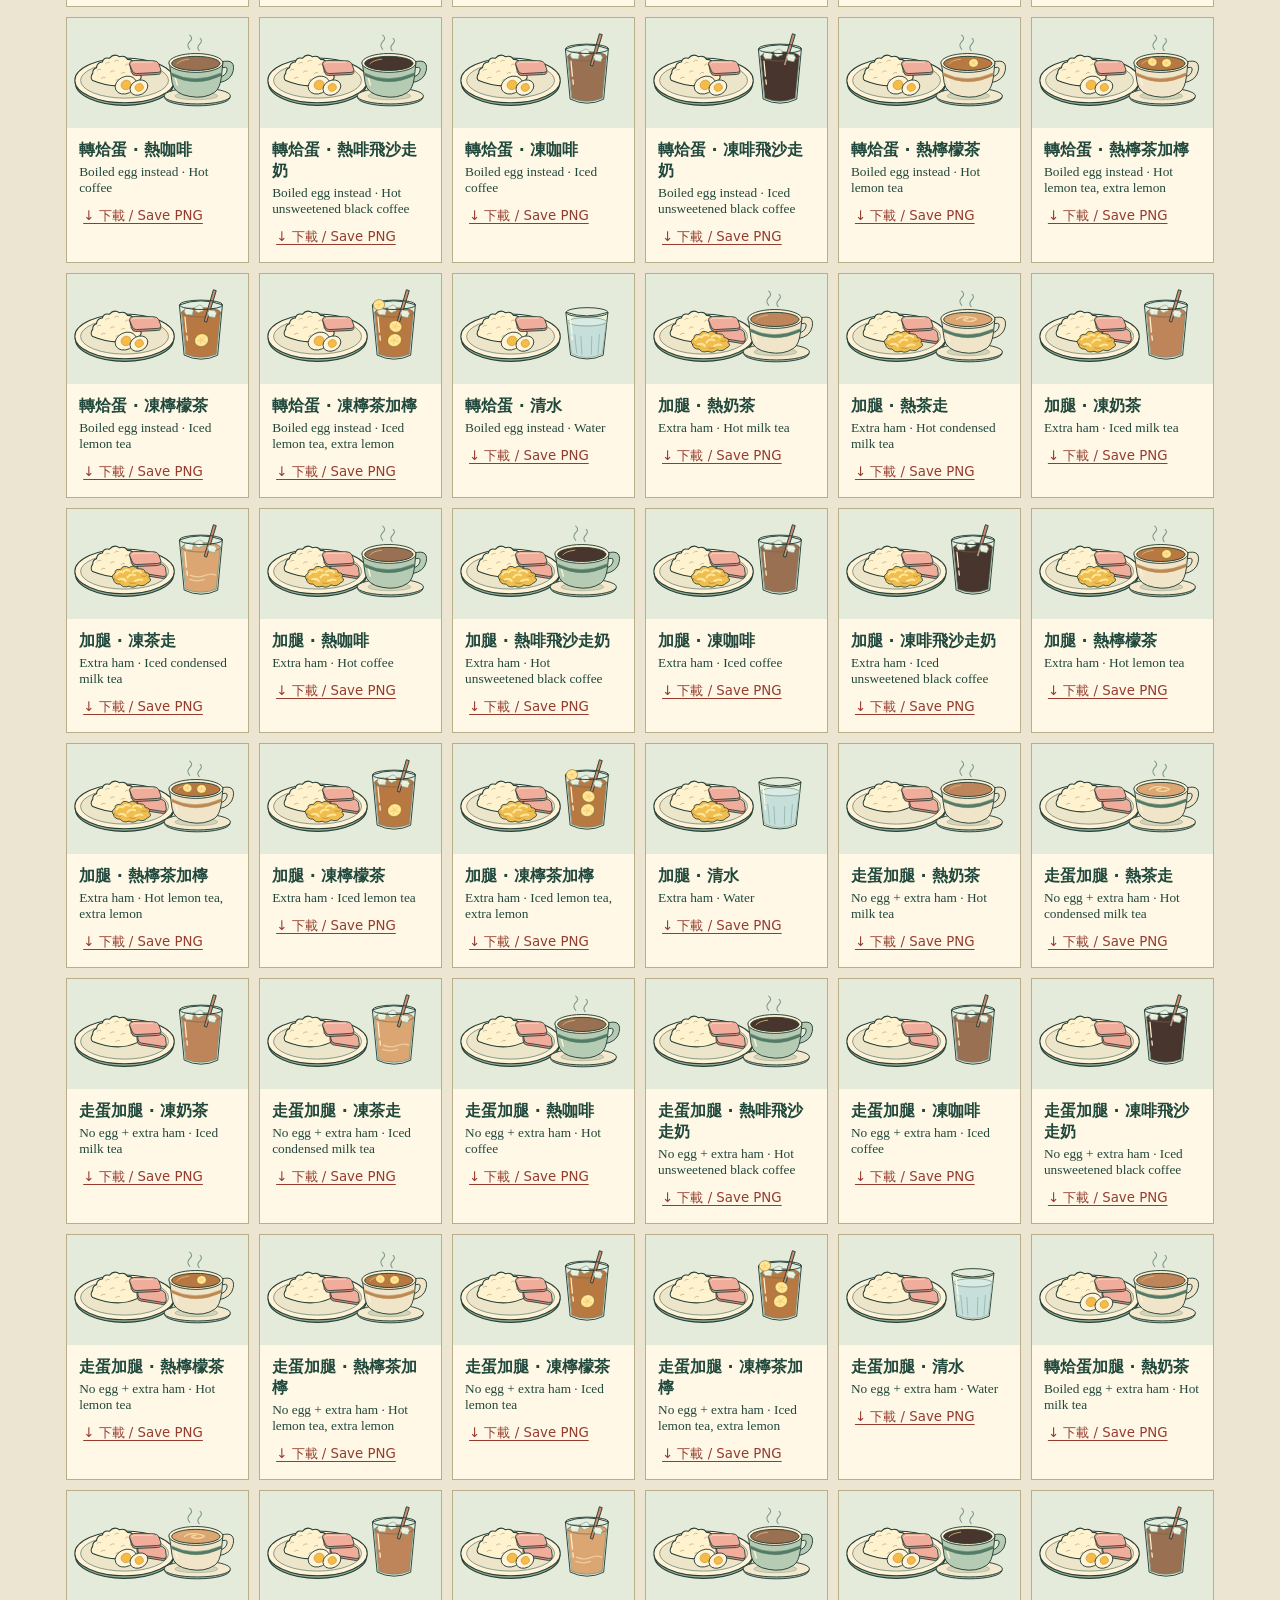
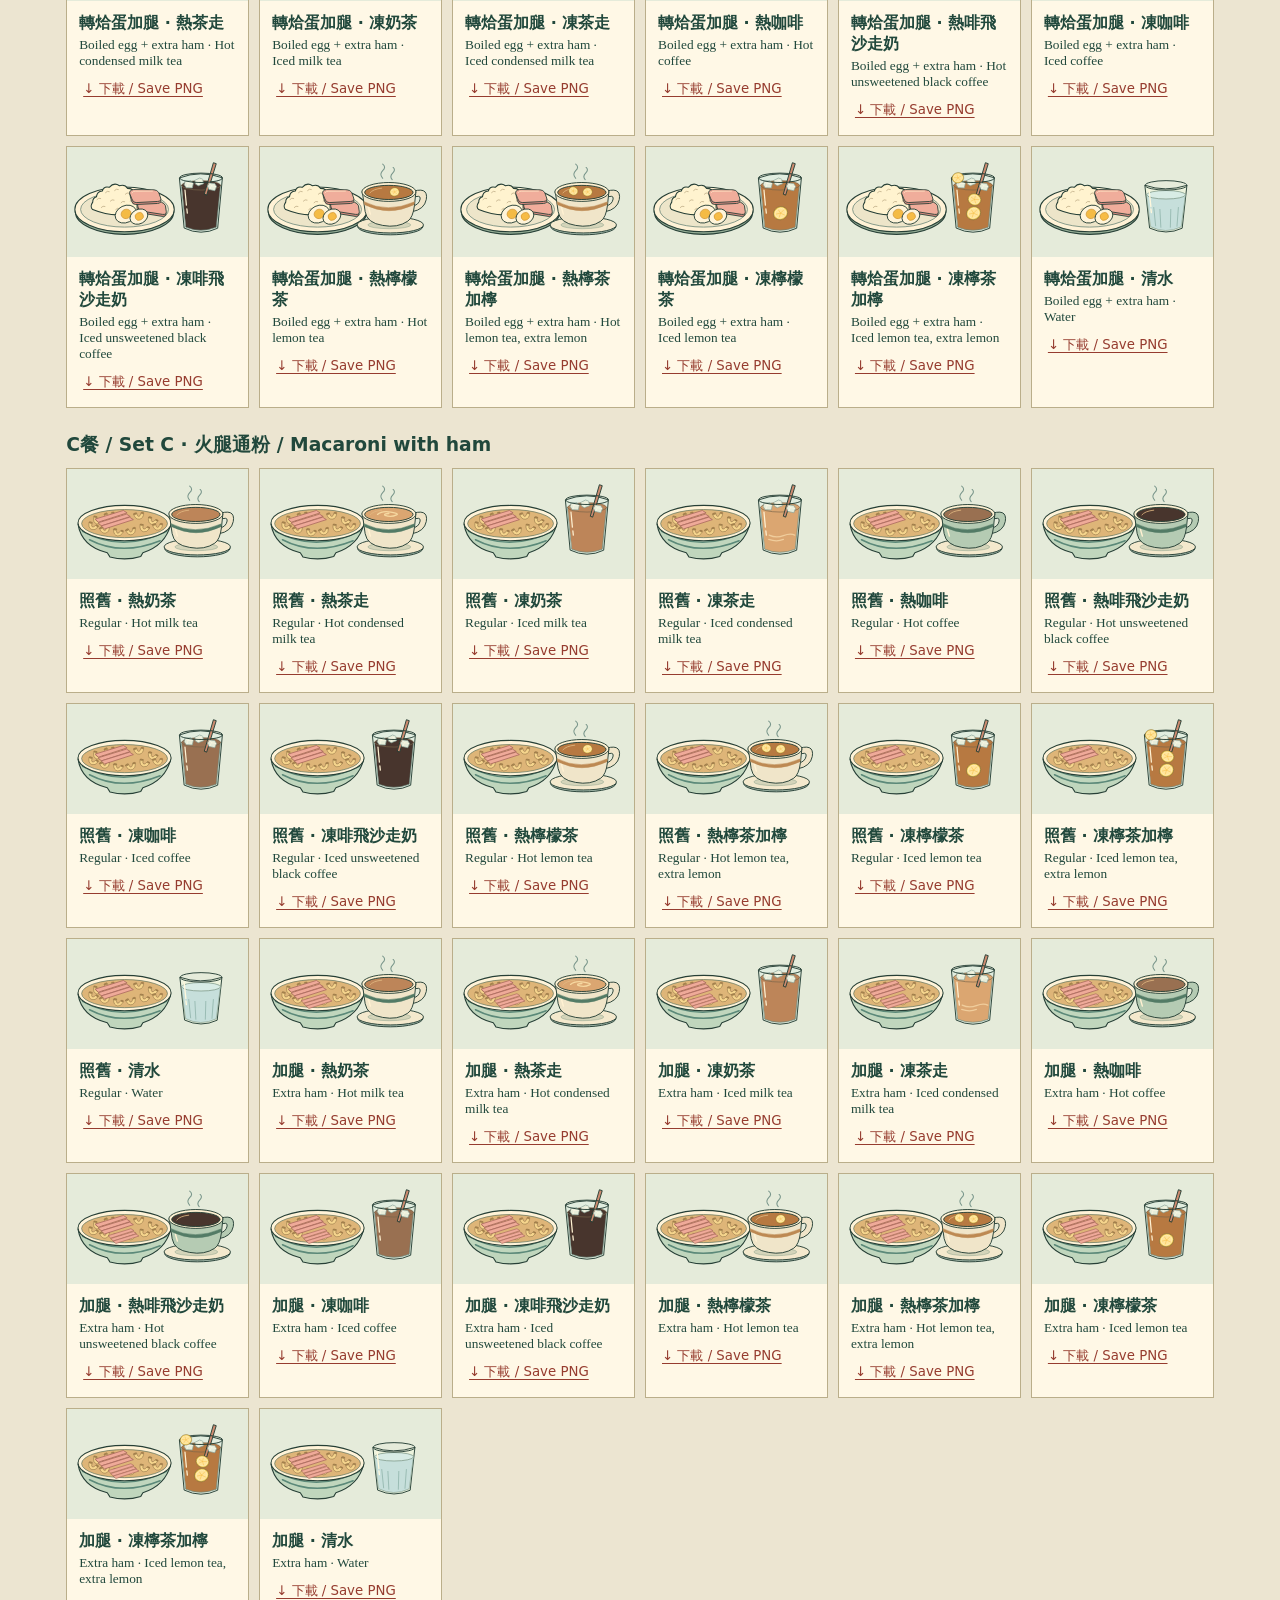
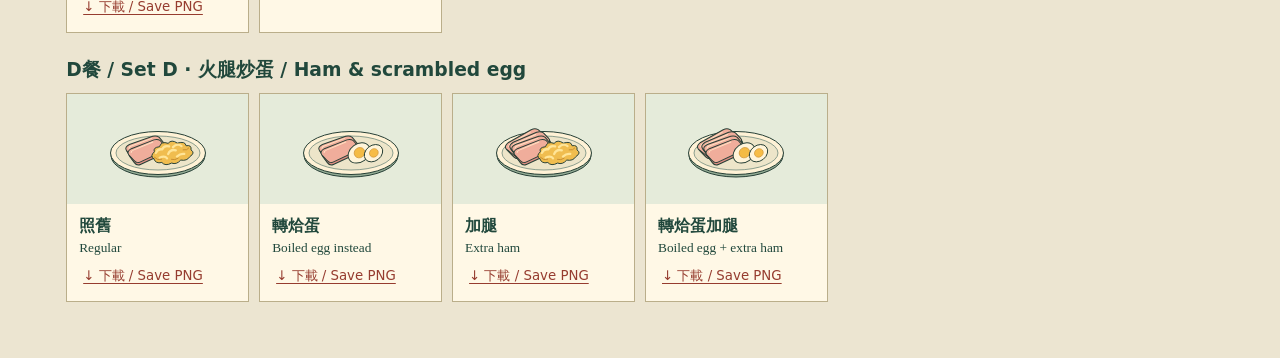
==== commit 0741c316: "Add hot and iced drink preparations, responsive meal art and full combination gallery" ====
--- a/menu.html
+++ b/menu.html
@@ -19,79 +19,23 @@
 @media(max-width:740px){.grid{grid-template-columns:1fr}.gallery{grid-template-columns:repeat(2,minmax(0,1fr))}nav div{gap:10px}.subhead{gap:6px}}@media(max-width:400px){.asset-foot{display:grid}}
 .meal-art{margin:14px 0 0;border:0}.meal-art img{height:clamp(130px,13vw,175px)}.meal-art .asset-foot{align-items:center;padding:6px 0}.meal-art .asset-foot small{display:inline;font:inherit}.meal-art .asset-foot b{font-weight:500}.meal-art .asset-foot small:before{content:" / "}.meal-art .asset-foot{font-size:.83rem}
 @media(min-width:741px){#drinks .gallery{grid-template-columns:repeat(4,minmax(0,1fr))}}
+
+[hidden]{display:none!important}.art-save{font:600 .85rem/1.4 inherit;font-family:inherit;background:none;border:0;text-decoration:underline;text-underline-offset:3px;color:var(--red);cursor:pointer;padding:4px}.save-row{display:flex;gap:10px;flex-wrap:wrap;align-items:center}.meal-art img{height:clamp(150px,16vw,220px)}.collection{display:grid;grid-template-columns:repeat(auto-fill,minmax(min(100%,180px),1fr));gap:10px}.collection .asset img{height:110px}.collection .asset-foot{display:block}.collection small{margin:3px 0 7px}.jump{display:flex;flex-wrap:wrap;gap:1em;margin:12px 0}.set-heading{margin:24px 0 10px}.style-note{font-size:.86rem;color:var(--ink);margin:10px 0}.art-save:focus-visible{outline:2px solid currentColor}.save-row button{padding-left:0}.asset img{object-fit:contain}
 </style>
 </head>
 <body><main>
-<nav><strong>地獄茶記</strong><div><a href="#drinks">飲品 / Drinks ↓</a><a href="#textures">道具貼圖 / Textures ↓</a><a href="index.html">投影遊戲 / Game ↗</a></div></nav>
+<nav><strong>地獄茶記</strong><div><a href="#combinations">全部組合 / All combinations ↓</a><a href="#drinks">飲品 / Drinks ↓</a><a href="#textures">道具貼圖 / Textures ↓</a><a href="index.html">投影遊戲 / Game ↗</a></div></nav>
 <header class="title"><h1>常餐牌</h1><span class="en" lang="en">Set Menu</span></header>
 <p class="service"><strong>每枱先上水，再上餸。A、B、C 餐最後上飲品；D 餐上餸即齊。</strong><span lang="en">Serve water at every table first, then food. Finish sets A–C with the ordered drink. Set D is complete after the food.</span></p>
 <section class="grid" aria-label="套餐 / Set meals"></section>
 <section id="drinks"><header class="subhead"><h2>飲品 <span lang="en">Drinks</span></h2><p class="caption">透明 PNG · 768 × 768 px</p></header><div class="gallery"></div></section>
 <section id="textures"><header class="subhead"><h2>道具貼圖 <span lang="en">Kitchen textures</span></h2><p class="caption">透明 PNG · 768 × 768 px</p></header><div class="gallery"></div></section>
+<section id="combinations"><header class="subhead"><h2>全部組合 <span lang="en">All combinations</span></h2><p class="caption" id="total"></p></header><div class="jump"></div></section>
 </main>
 <template id="set-card"><article class="card"><header class="card-head"><b class="letter"></b><div><h2></h2><p class="en" lang="en"></p></div></header>
-<p class="recipe"></p><div class="choose"><label>改配 / Request<select class="modifier"></select></label><label>飲品 / Drink<select class="drink"></select></label></div>
+<p class="recipe"></p><div class="choose"><label>改配 / Request<select class="modifier"></select></label><label>飲品 / Drink<select class="drink"></select></label><label>冷熱 / Temperature<select class="temperature"></select></label><label>沖法 / Preparation<select class="prep"></select></label></div><p class="style-note" aria-live="polite"></p>
 <div class="ticket" aria-live="polite"><strong></strong><small lang="en"></small><small class="quantities"></small></div></article></template>
 <script src="menu-data.js"></script>
-<script>
-const {stock,sets,drinks,orders,modifiers,options}=TeaMenu;
-const drinkLabels={milkTea:'奶茶',coffee:'咖啡',lemonTea:'檸檬茶',water:'清水'};
-function portions(order){
-  const items=[];
-  if(order.ingredients.macaroni) items.push('熟通粉 / Cooked macaroni ×1');
-  if(order.ingredients.rice) items.push('白飯 / Cooked rice ×1');
-  items.push('火腿 / Ham ×'+order.ingredients.ham);
-  if(order.eggStyle) items.push(order.eggStyle==='boiled'?'烚蛋 / Boiled egg ×1':'炒蛋 / Scrambled egg ×1');
-  return items.join(' · ');
-}
-for(const set of sets){
-  const card=document.querySelector('#set-card').content.firstElementChild.cloneNode(true);
-  card.querySelector('.letter').textContent=set.code;
-  card.querySelector('h2').textContent=set.zh;
-  card.querySelector('.en').textContent=set.en;
-  const mealArt=textureFigure('set-'+set.code.toLowerCase(),[set.zh,set.en],['標準出品','Standard serving']);
-  mealArt.classList.add('meal-art');
-  card.querySelector('.card-head').after(mealArt);
-  const variants=orders.filter(o=>o.setCode===set.code);
-  card.querySelector('.recipe').textContent=portions(variants[0])+(set.drink?' · 配飲品 / Choice of drink':'');
-  const modifier=card.querySelector('.modifier'),drink=card.querySelector('.drink');
-  for(const id of options(set)) modifier.add(new Option(modifiers[id].join(' / '),id));
-  if(set.drink){
-    for(const [id,names] of Object.entries(drinks)) drink.add(new Option(drinkLabels[id]+' / '+names[1],id));
-  }else{drink.parentElement.remove()}
-  function update(){
-    const order=variants.find(o=>o.modifier===modifier.value && o.drink===(set.drink?drink.value:null));
-    card.querySelector('.ticket strong').textContent=order.text;
-    card.querySelector('.ticket [lang=en]').textContent=order.english;
-    card.querySelector('.quantities').textContent=portions(order);
-  }
-  modifier.onchange=drink.onchange=update;
-  update();
-  document.querySelector('.grid').append(card);
-}
-const textures=[
-  ...Object.entries(stock).map(([key,names])=>({key,names})),
-  {key:'pot',names:['煮鍋','Boiling pot'],note:'×2 · 烚通粉、煮飯、烚蛋 / Boil macaroni, rice or eggs.'},
-  {key:'wok',names:['炒鑊','Wok'],note:'×1 · 用鑊鏟炒蛋 / Scramble eggs with the spatula.'}
-];
-function textureFigure(key,names,caption=names){
-  const fig=document.createElement('figure');
-  fig.className='asset';
-  const url='assets/'+key+'.png';
-  fig.innerHTML='<img width="768" height="768"><figcaption class="asset-foot"><div><b></b><small lang="en"></small></div><a>↓ 下載 / Save PNG</a></figcaption>';
-  const img=fig.querySelector('img'),link=fig.querySelector('a');
-  img.src=url;img.alt=names.join(' / ');
-  fig.querySelector('b').textContent=caption[0];fig.querySelector('small').textContent=caption[1];
-  link.href=url;link.download=key+'.png';link.setAttribute('aria-label',names.join(' / ')+' — 下載 / Save PNG');
-  return fig;
-}
-for(const [key,names] of Object.entries(drinks)){
-  document.querySelector('#drinks .gallery').append(textureFigure(key,[drinkLabels[key],names[1]]));
-}
-for(const {key,names,note} of textures){
-  const fig=textureFigure(key,names);
-  if(note){const p=document.createElement('p');p.className='note';p.textContent=note;fig.append(p)}
-  document.querySelector('#textures .gallery').append(fig);
-}
-</script></body></html>
-
+<script src="menu-art.js"></script>
+<script src="menu-ui.js"></script>
+</body></html>
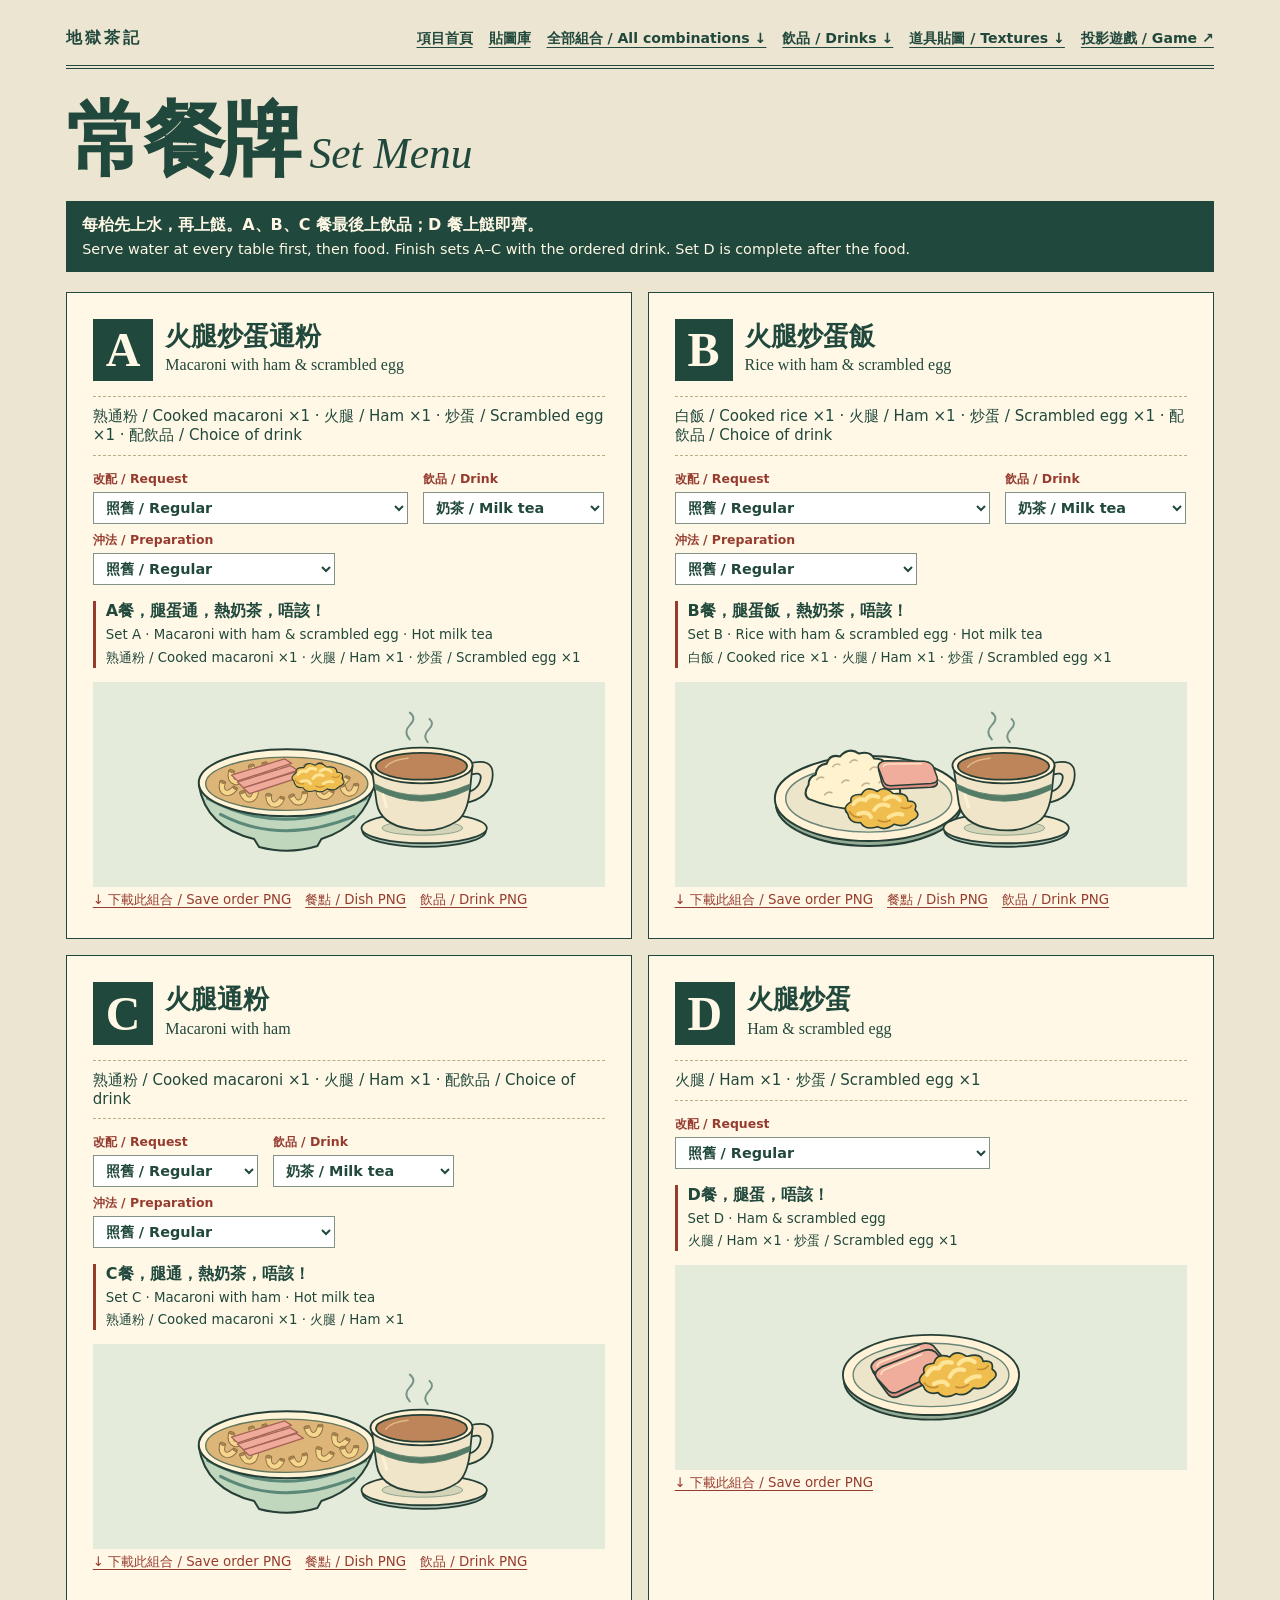
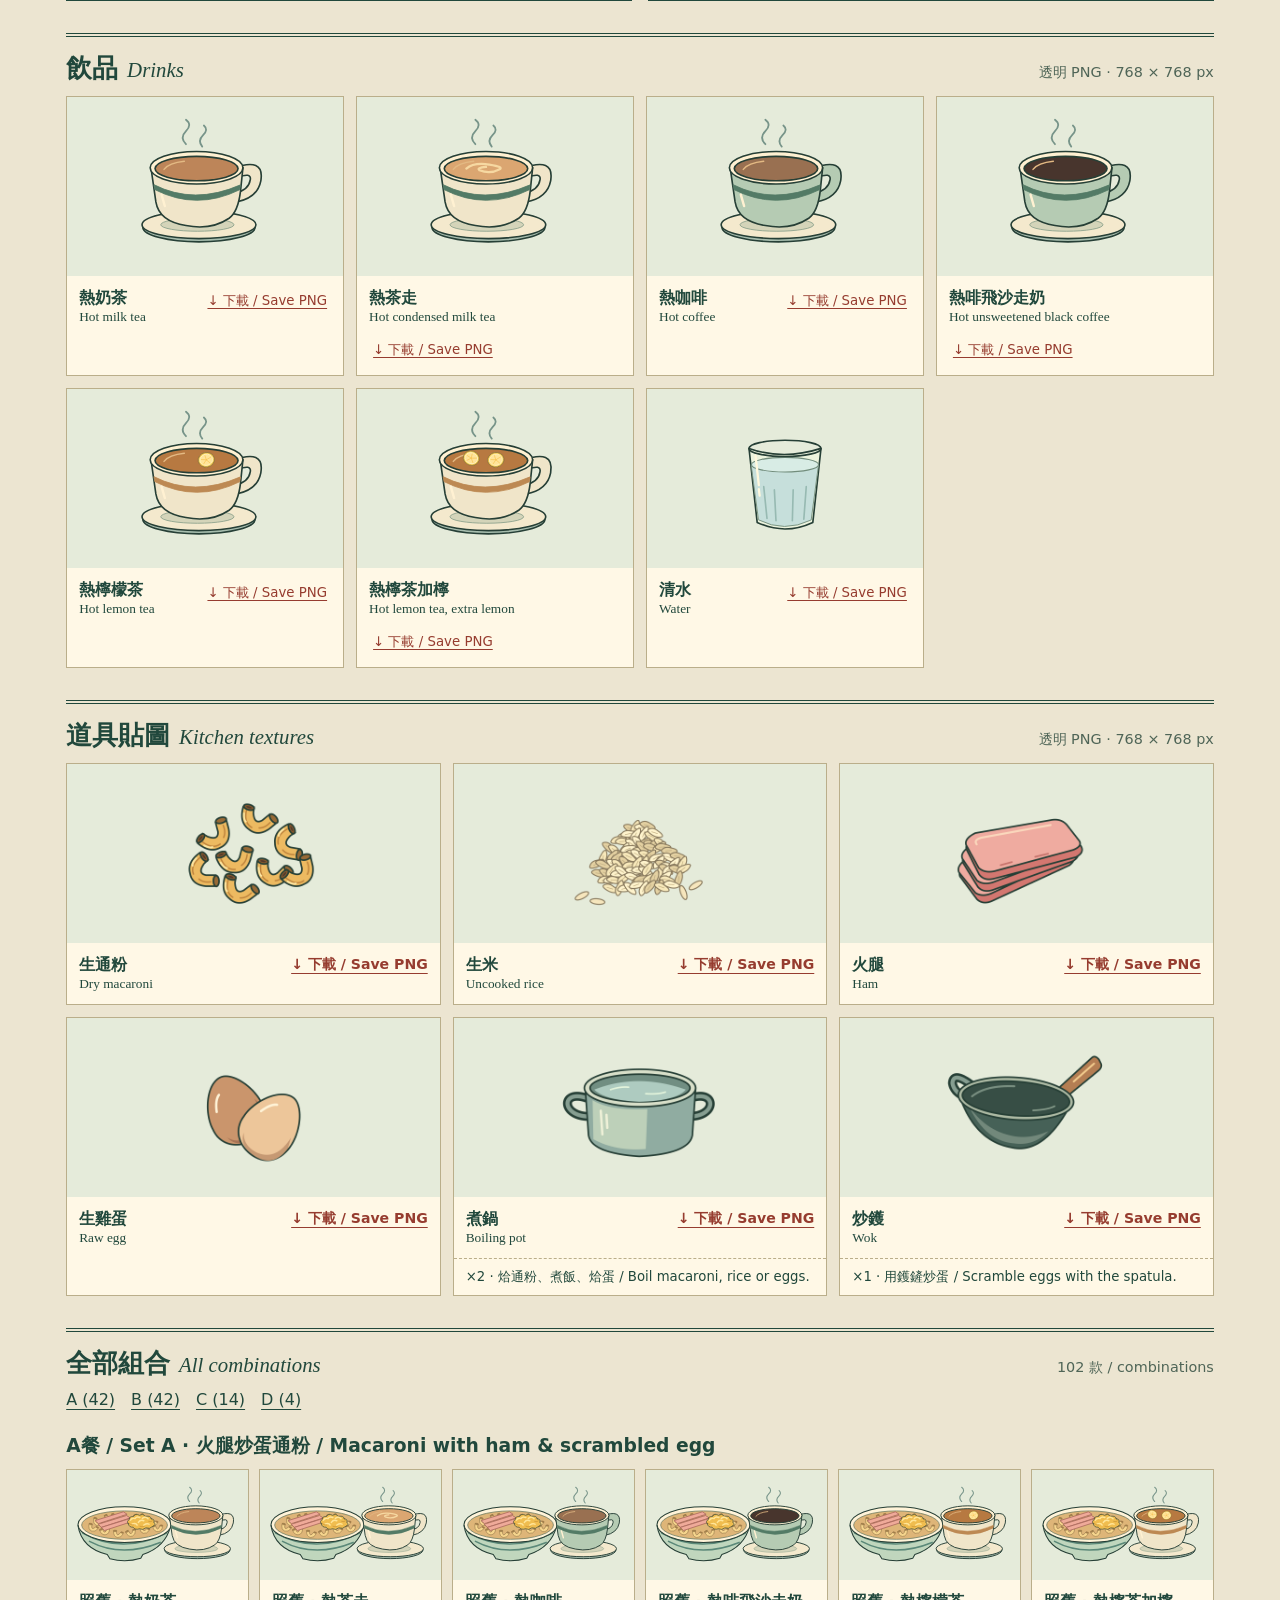
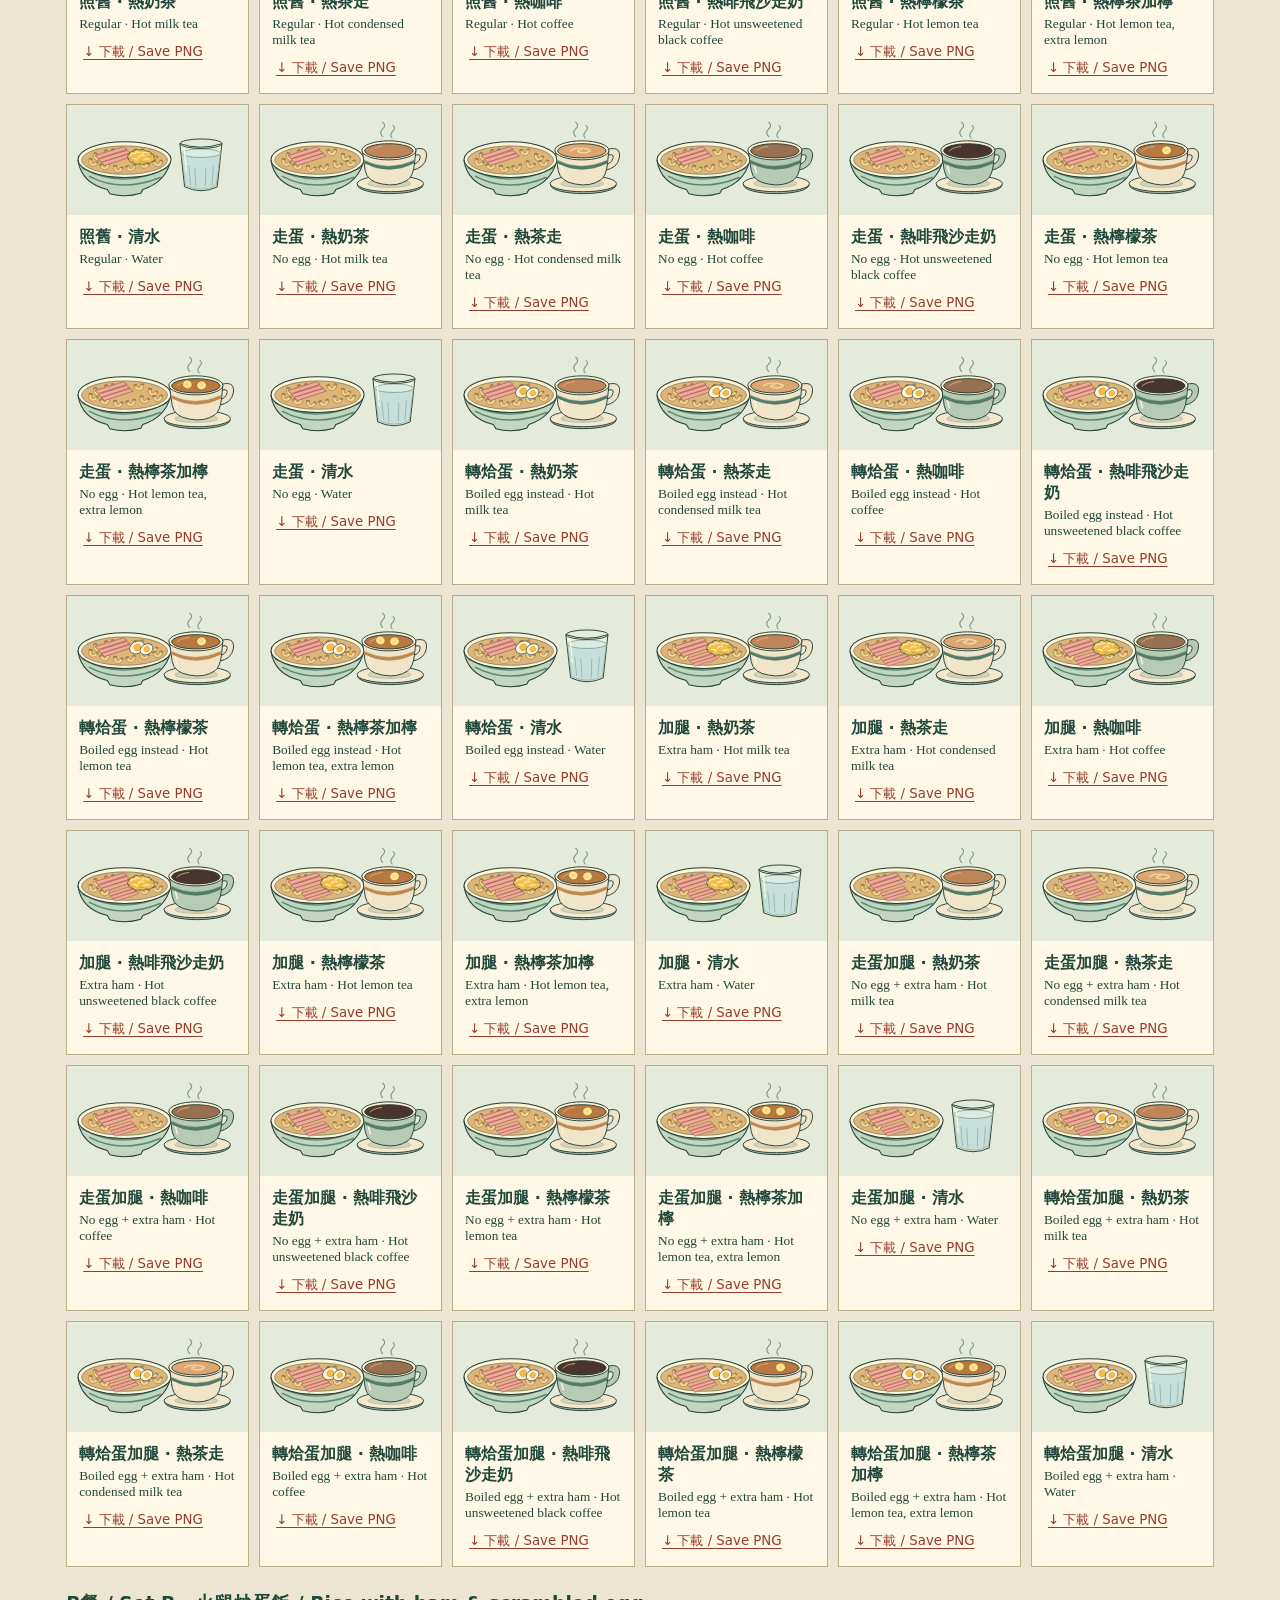
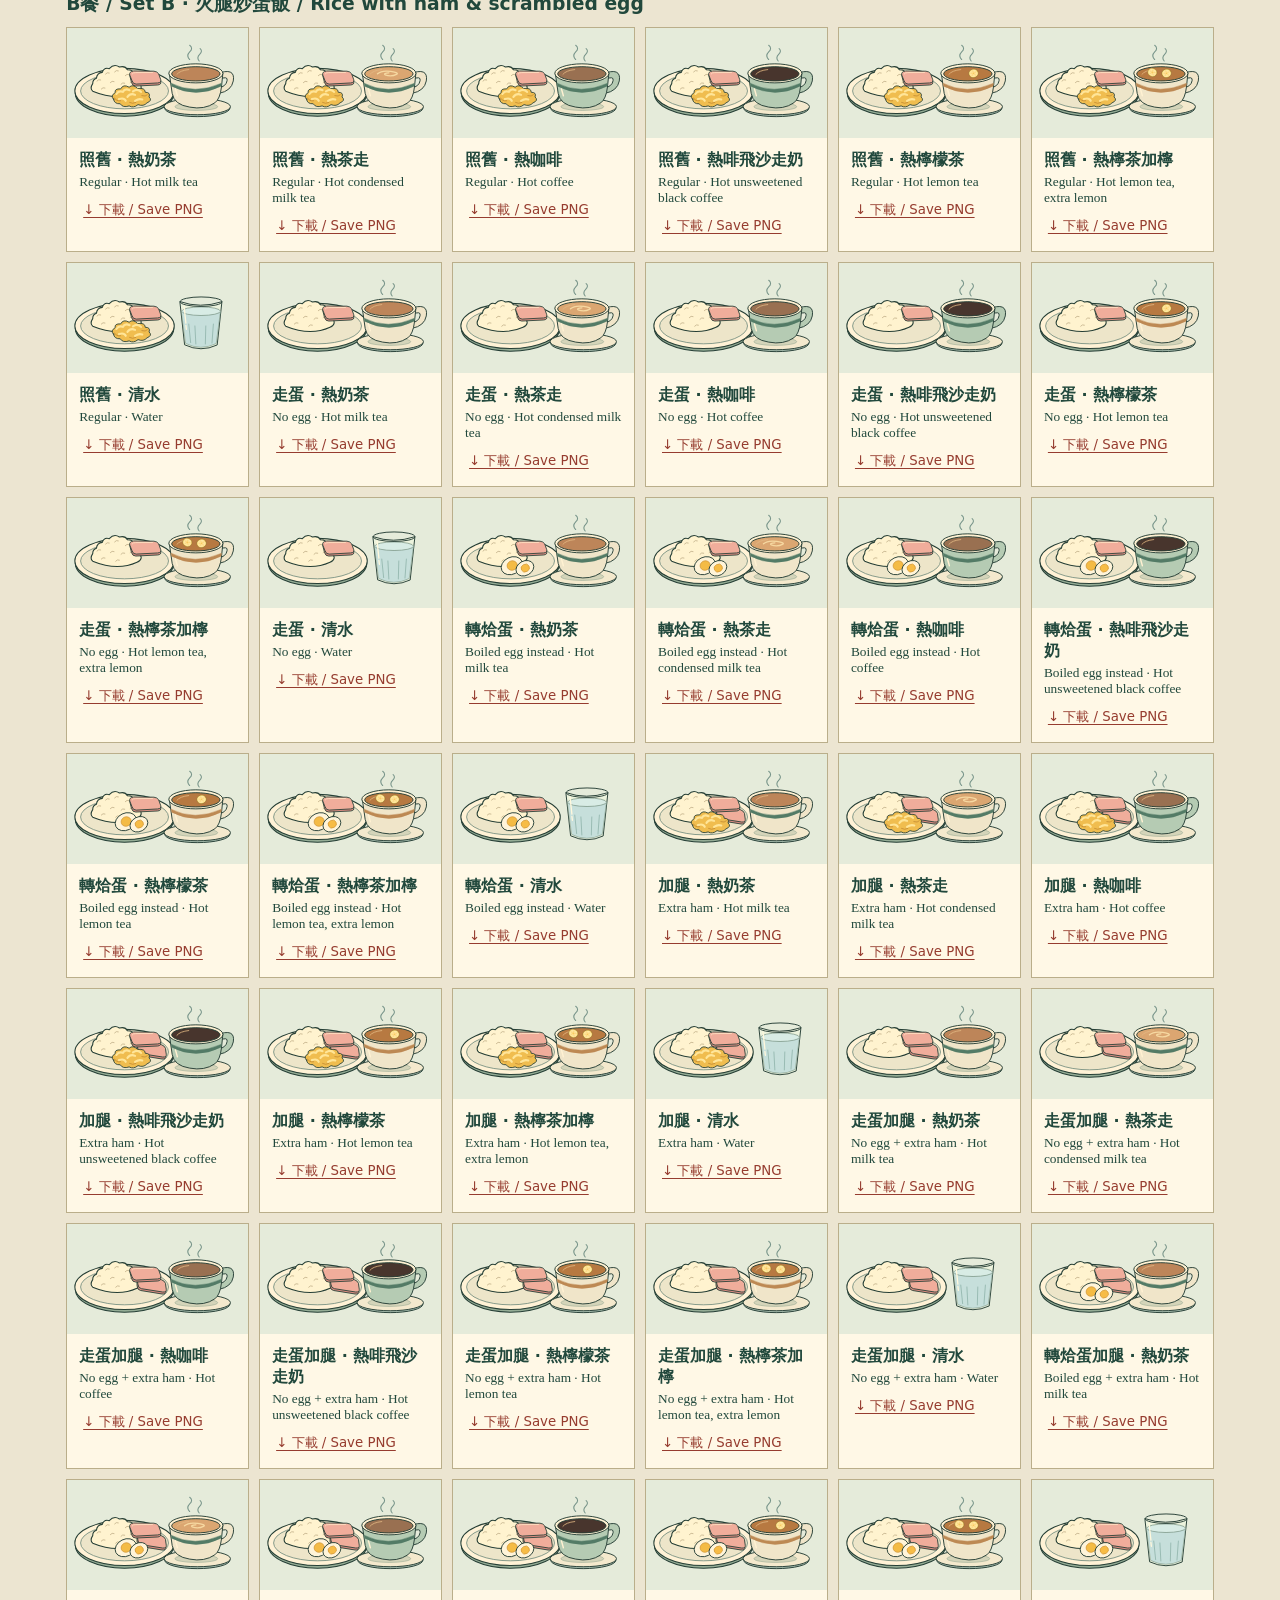
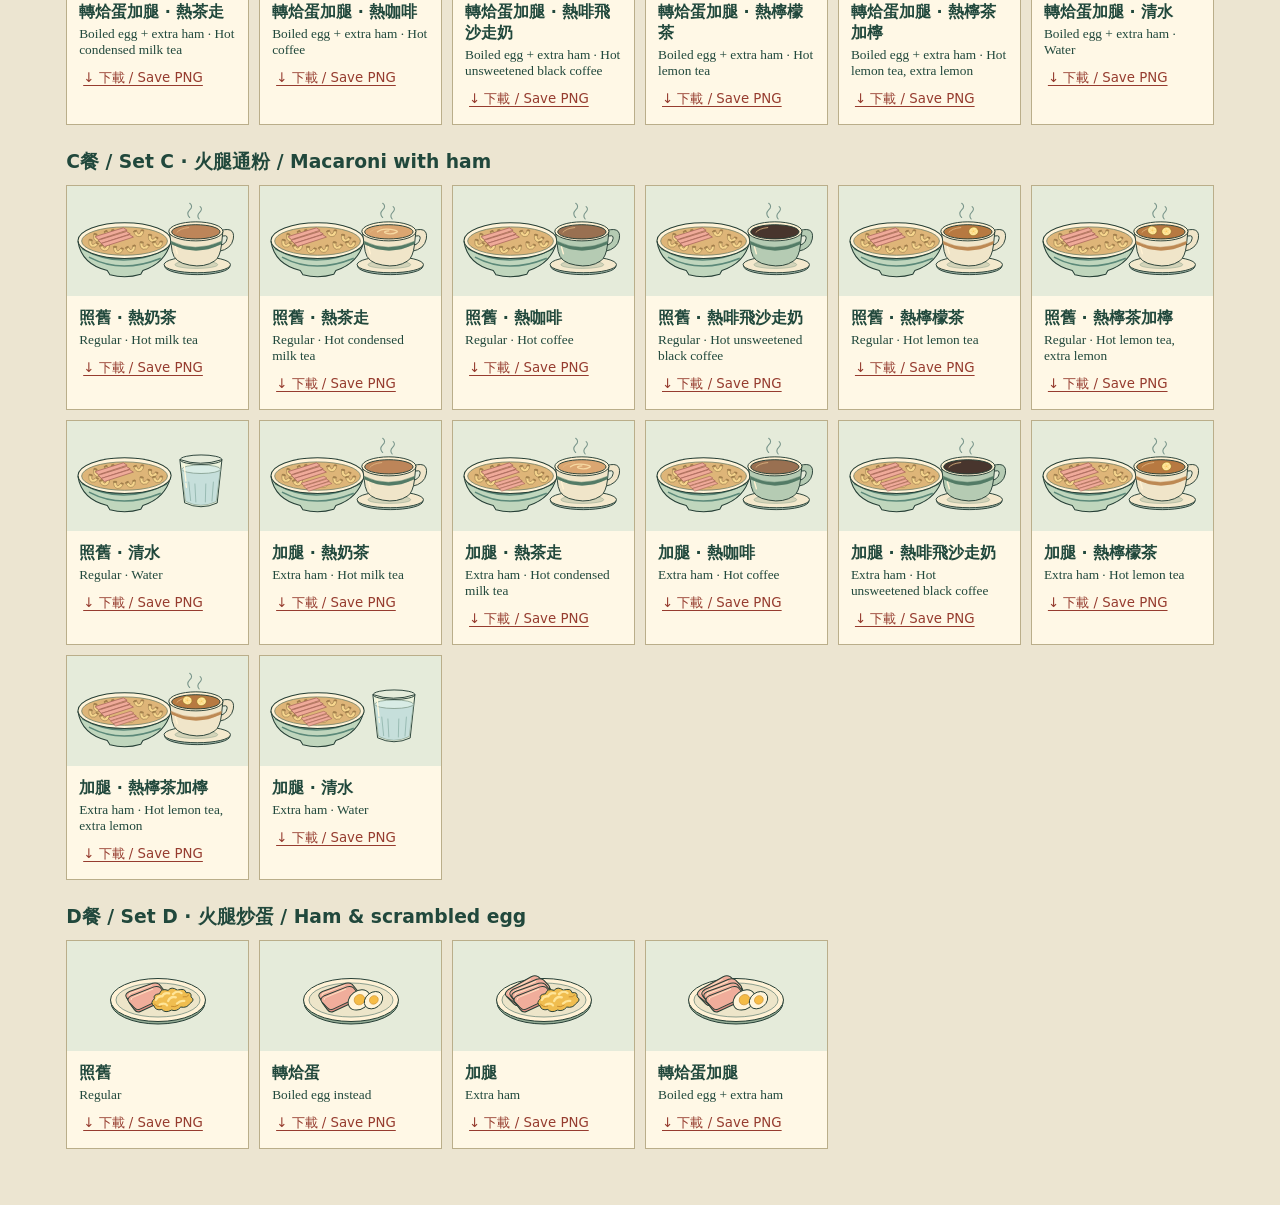
==== commit 3c5b56ea: "Add project homepage and downloadable art review library" ====
--- a/menu.html
+++ b/menu.html
@@ -24,7 +24,7 @@
 </style>
 </head>
 <body><main>
-<nav><strong>地獄茶記</strong><div><a href="#combinations">全部組合 / All combinations ↓</a><a href="#drinks">飲品 / Drinks ↓</a><a href="#textures">道具貼圖 / Textures ↓</a><a href="index.html">投影遊戲 / Game ↗</a></div></nav>
+<nav><strong>地獄茶記</strong><div><a href="index.html">項目首頁</a><a href="textures.html">貼圖庫</a><a href="#combinations">全部組合 / All combinations ↓</a><a href="#drinks">飲品 / Drinks ↓</a><a href="#textures">道具貼圖 / Textures ↓</a><a href="customers.html">投影遊戲 / Game ↗</a></div></nav>
 <header class="title"><h1>常餐牌</h1><span class="en" lang="en">Set Menu</span></header>
 <p class="service"><strong>每枱先上水，再上餸。A、B、C 餐最後上飲品；D 餐上餸即齊。</strong><span lang="en">Serve water at every table first, then food. Finish sets A–C with the ordered drink. Set D is complete after the food.</span></p>
 <section class="grid" aria-label="套餐 / Set meals"></section>
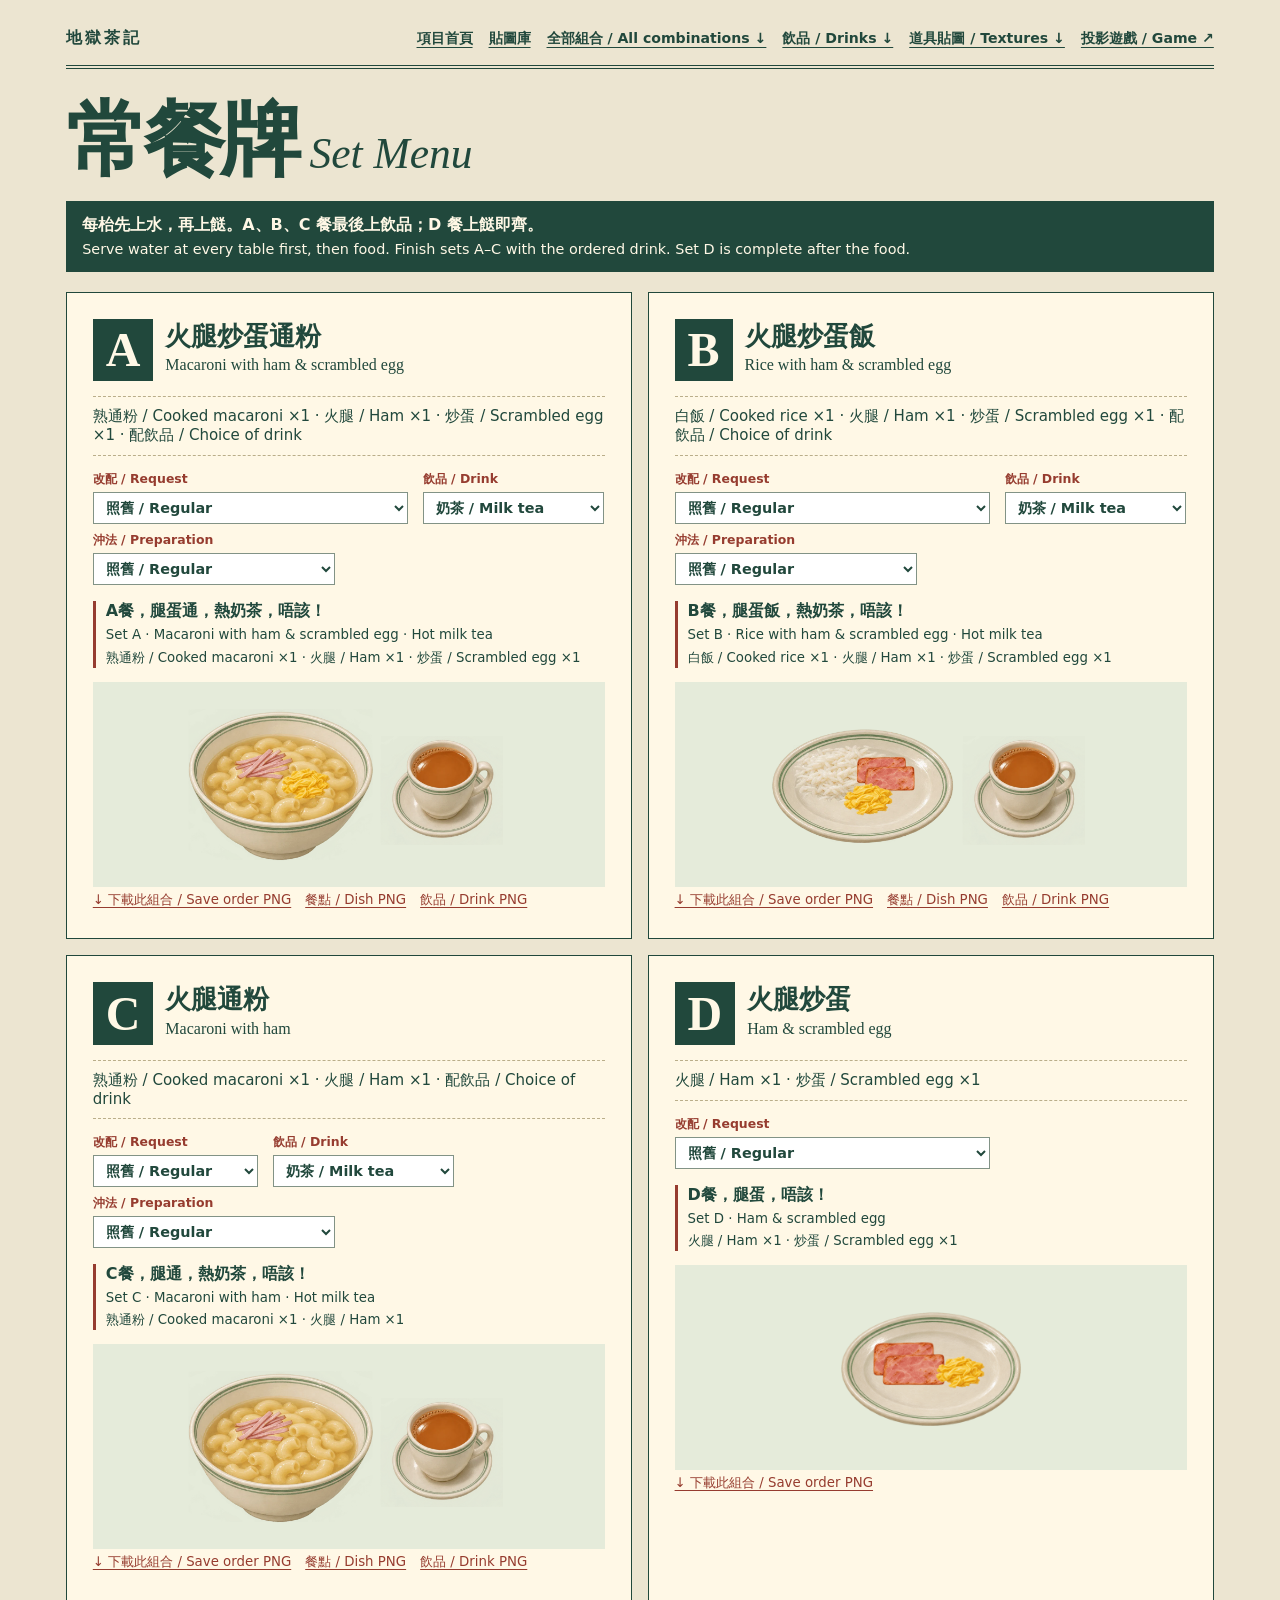
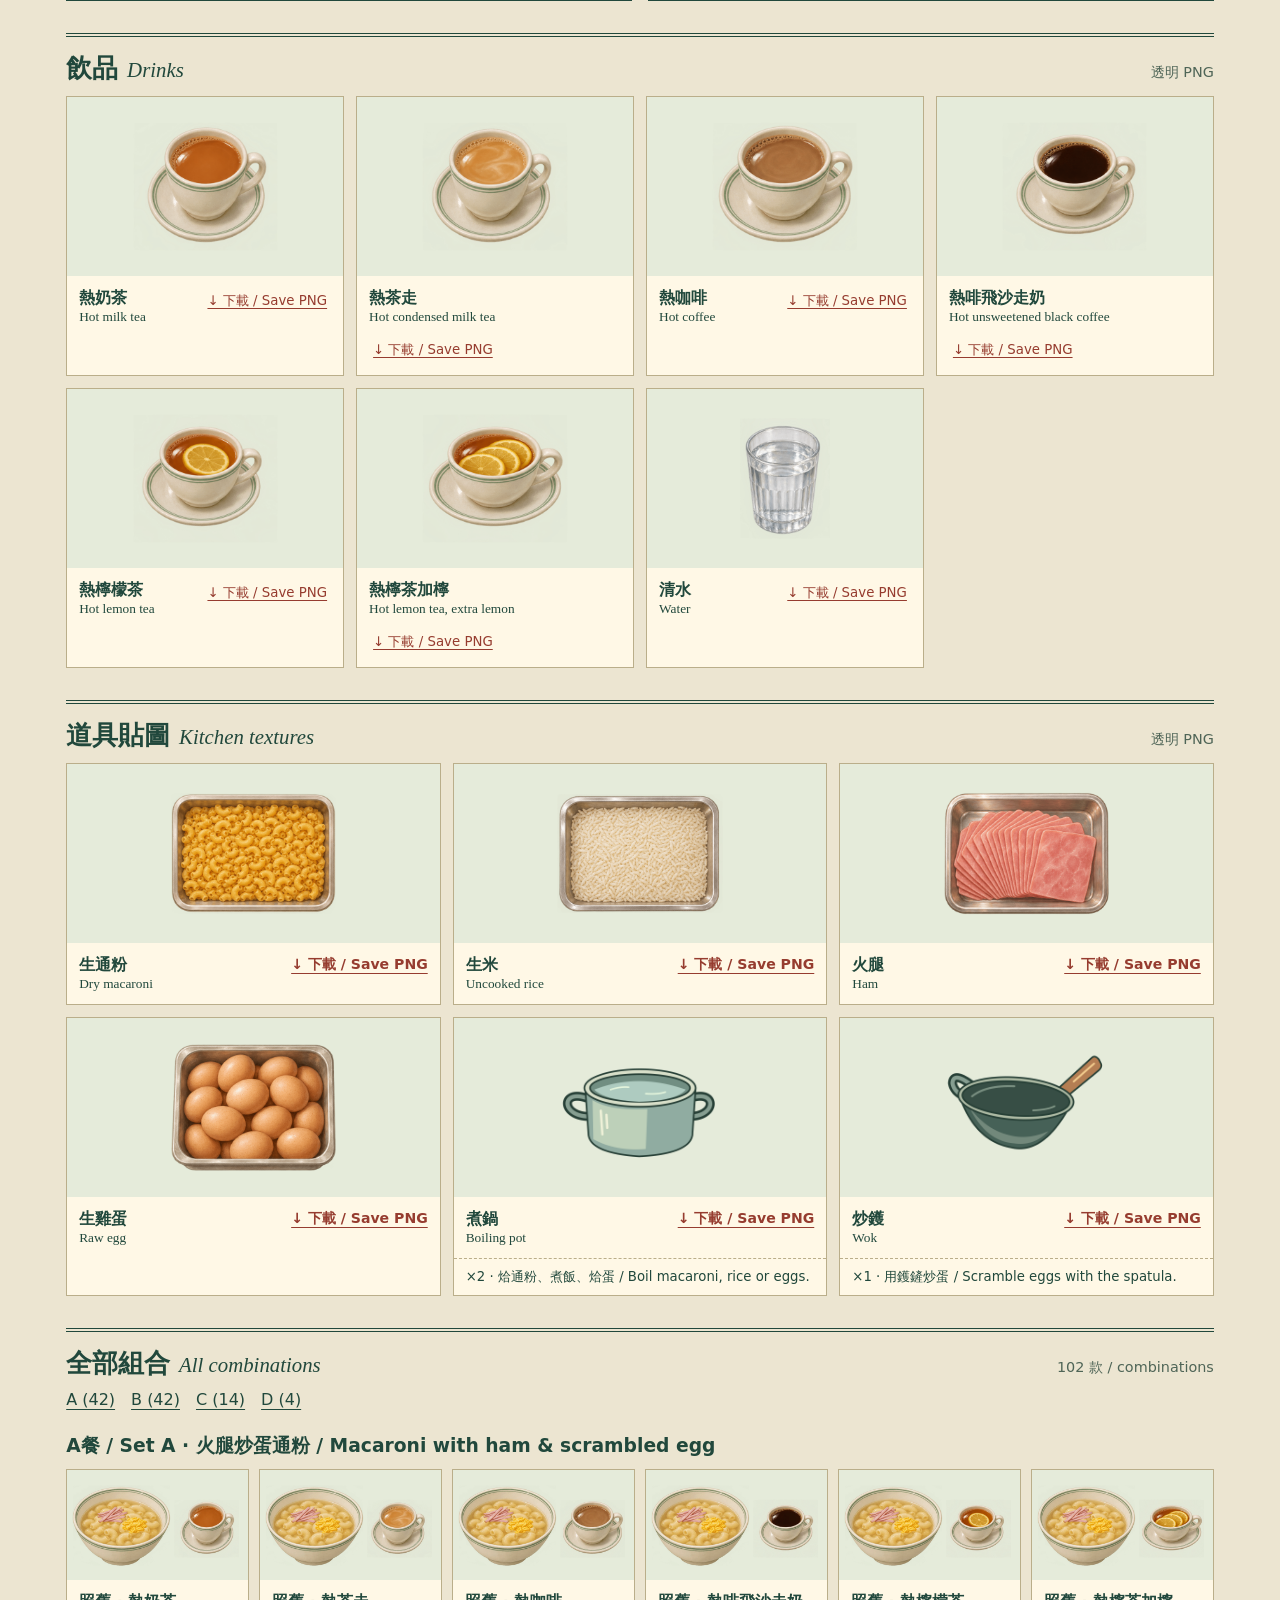
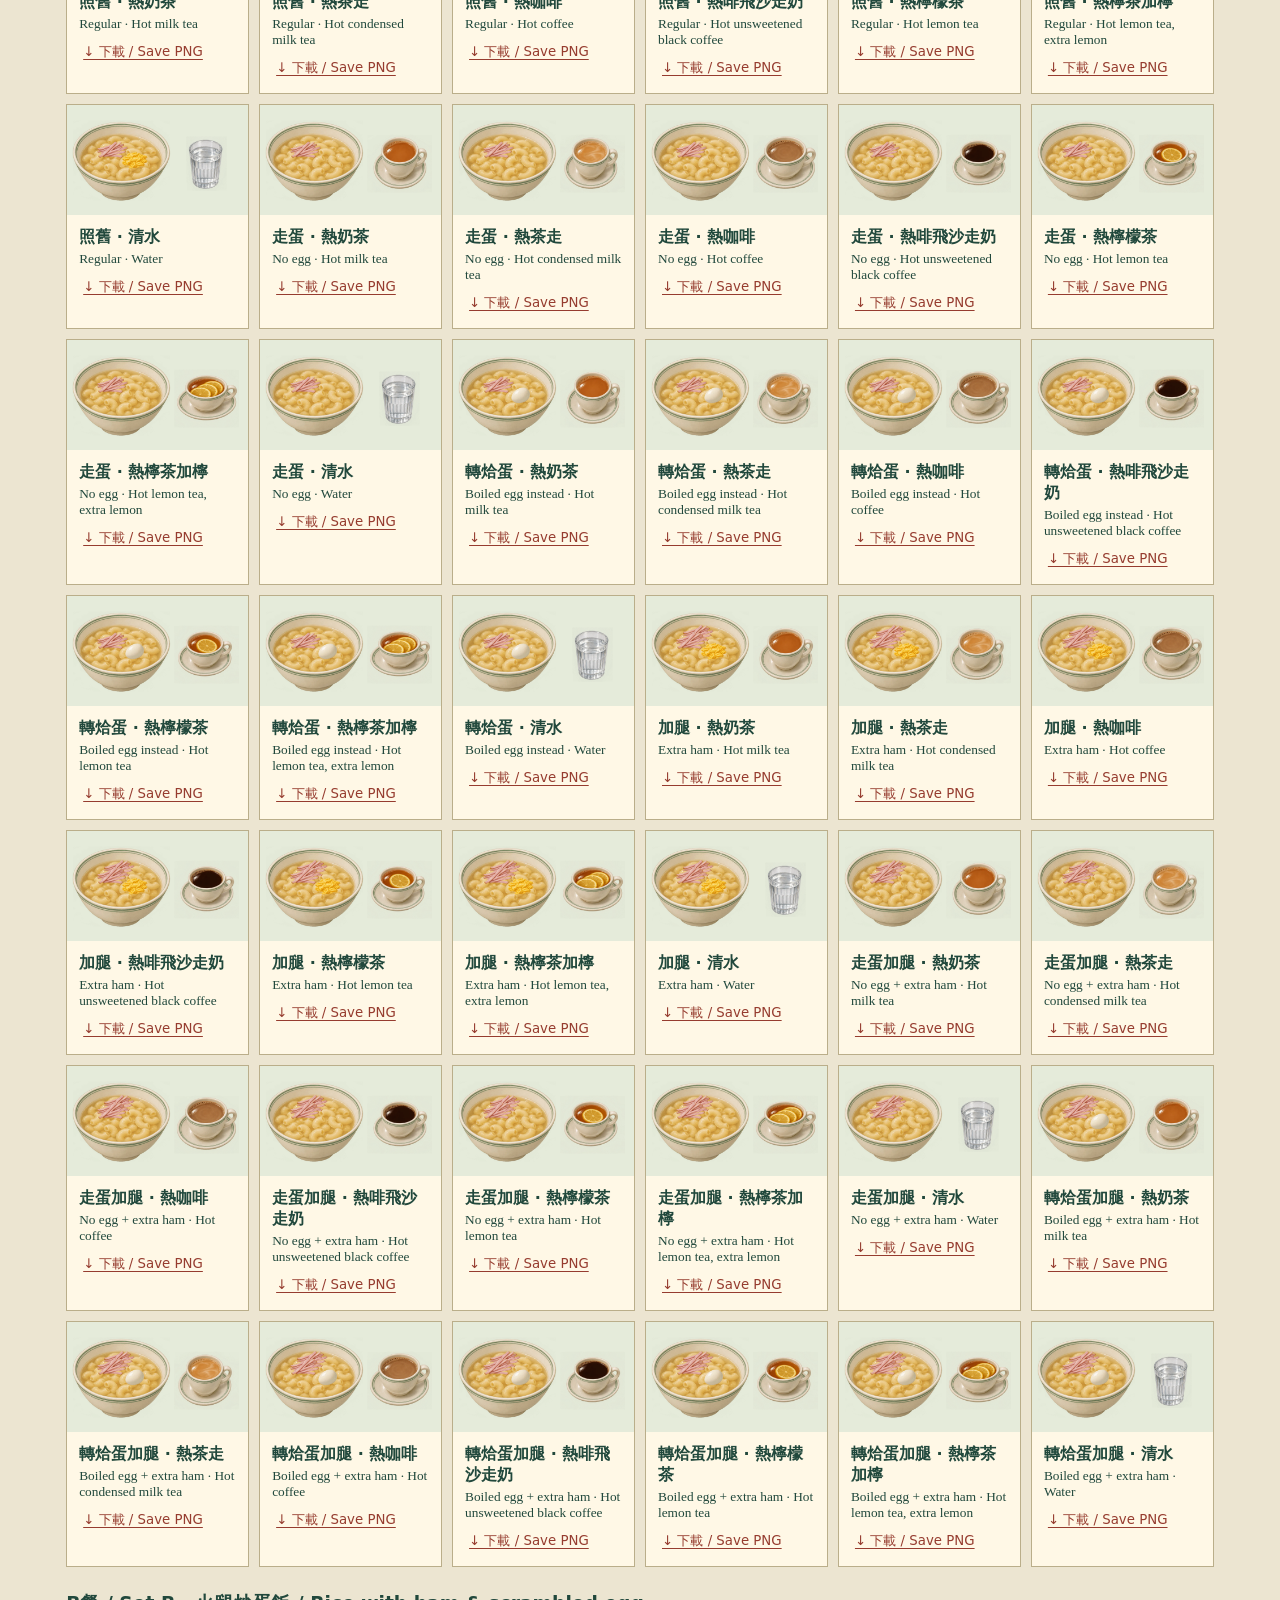
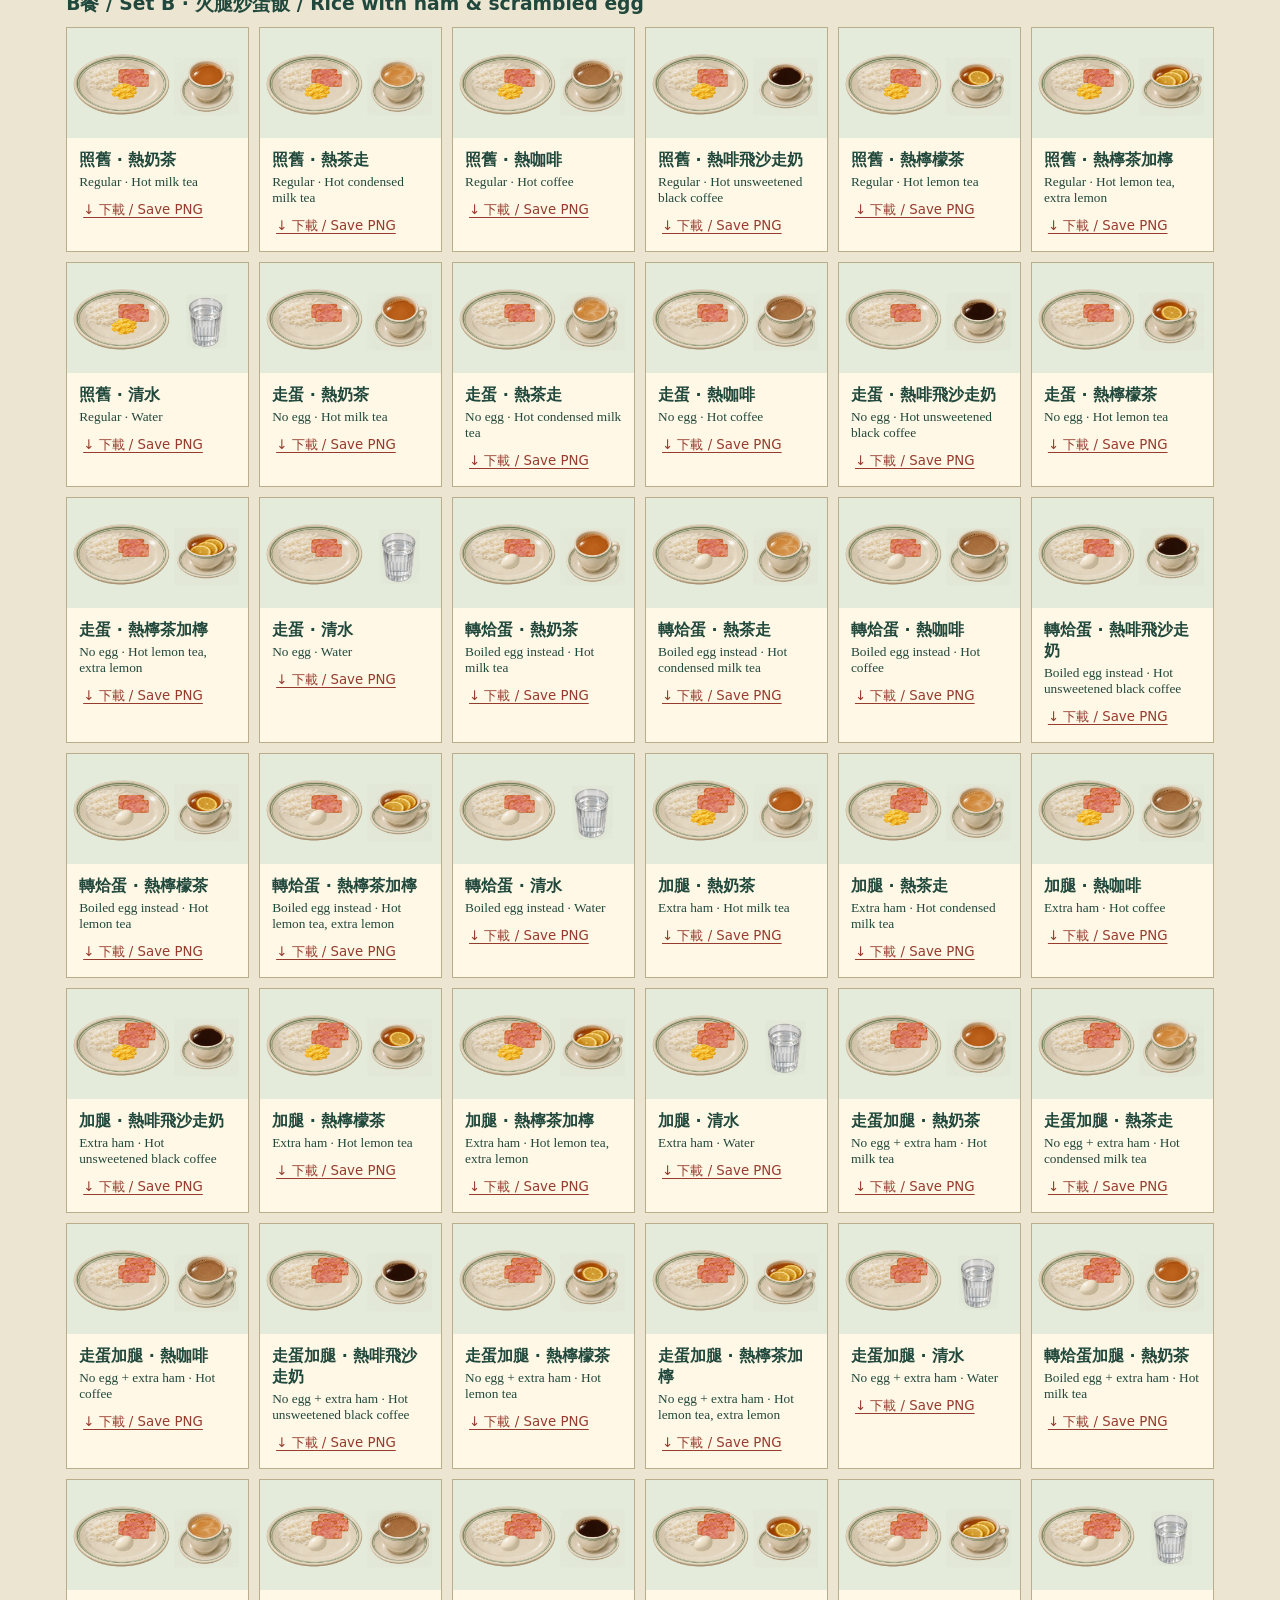
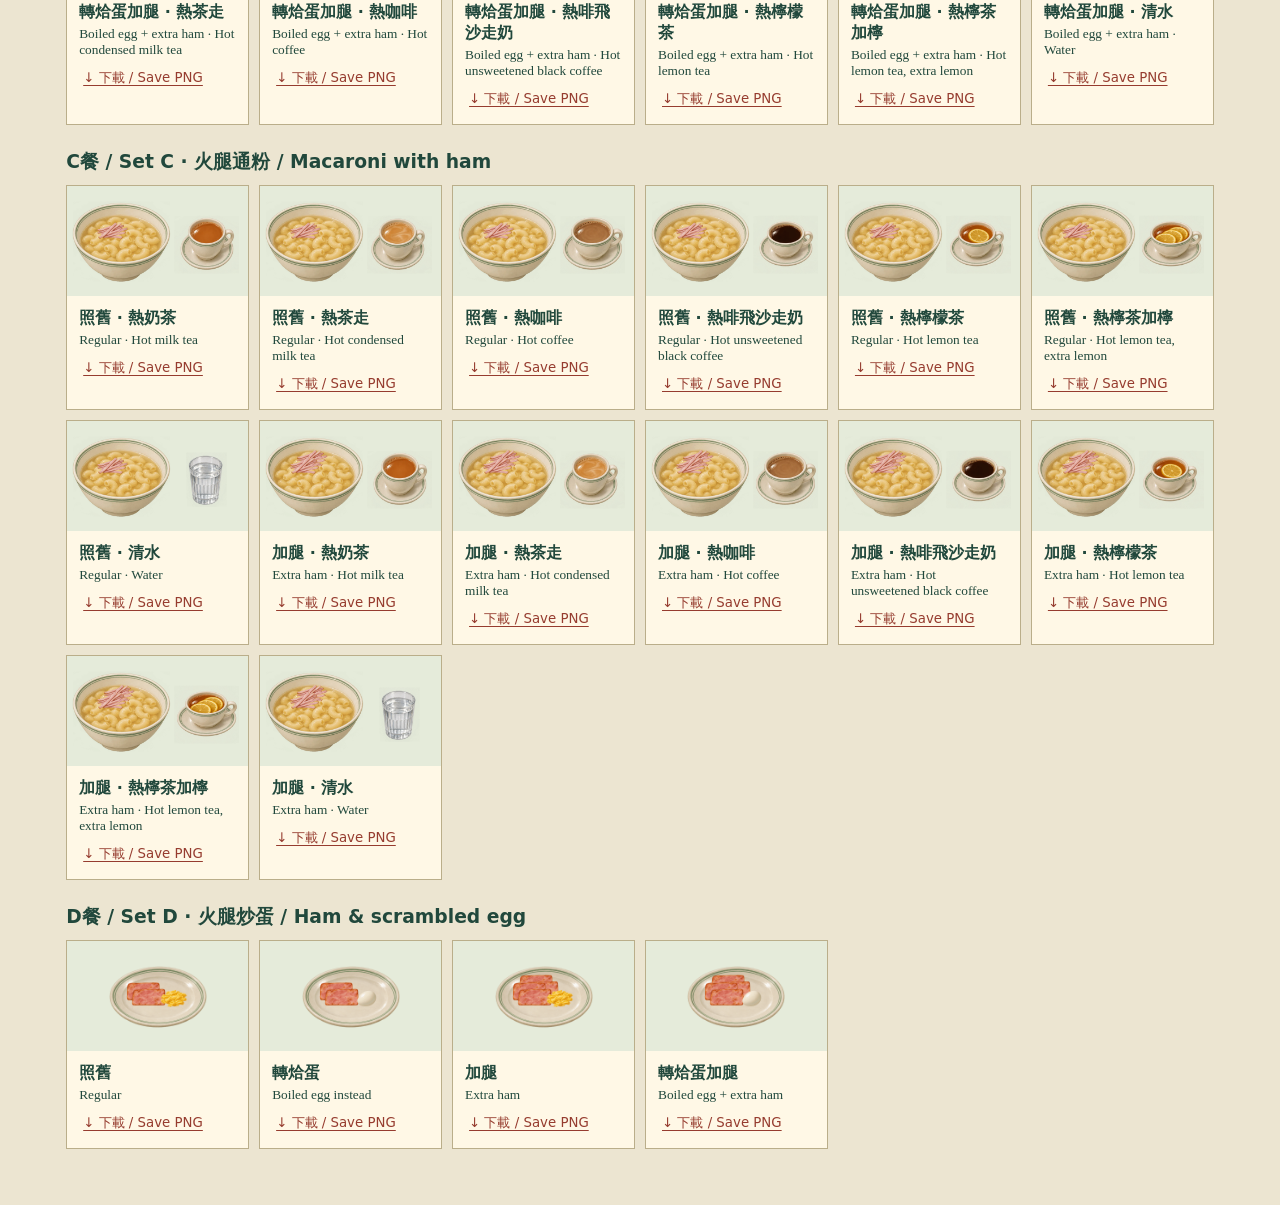
==== commit 02eb506c: "Match plated sets, partial servings and projection cooking art" ====
--- a/menu.html
+++ b/menu.html
@@ -28,8 +28,8 @@
 <header class="title"><h1>常餐牌</h1><span class="en" lang="en">Set Menu</span></header>
 <p class="service"><strong>每枱先上水，再上餸。A、B、C 餐最後上飲品；D 餐上餸即齊。</strong><span lang="en">Serve water at every table first, then food. Finish sets A–C with the ordered drink. Set D is complete after the food.</span></p>
 <section class="grid" aria-label="套餐 / Set meals"></section>
-<section id="drinks"><header class="subhead"><h2>飲品 <span lang="en">Drinks</span></h2><p class="caption">透明 PNG · 768 × 768 px</p></header><div class="gallery"></div></section>
-<section id="textures"><header class="subhead"><h2>道具貼圖 <span lang="en">Kitchen textures</span></h2><p class="caption">透明 PNG · 768 × 768 px</p></header><div class="gallery"></div></section>
+<section id="drinks"><header class="subhead"><h2>飲品 <span lang="en">Drinks</span></h2><p class="caption">透明 PNG</p></header><div class="gallery"></div></section>
+<section id="textures"><header class="subhead"><h2>道具貼圖 <span lang="en">Kitchen textures</span></h2><p class="caption">透明 PNG</p></header><div class="gallery"></div></section>
 <section id="combinations"><header class="subhead"><h2>全部組合 <span lang="en">All combinations</span></h2><p class="caption" id="total"></p></header><div class="jump"></div></section>
 </main>
 <template id="set-card"><article class="card"><header class="card-head"><b class="letter"></b><div><h2></h2><p class="en" lang="en"></p></div></header>
